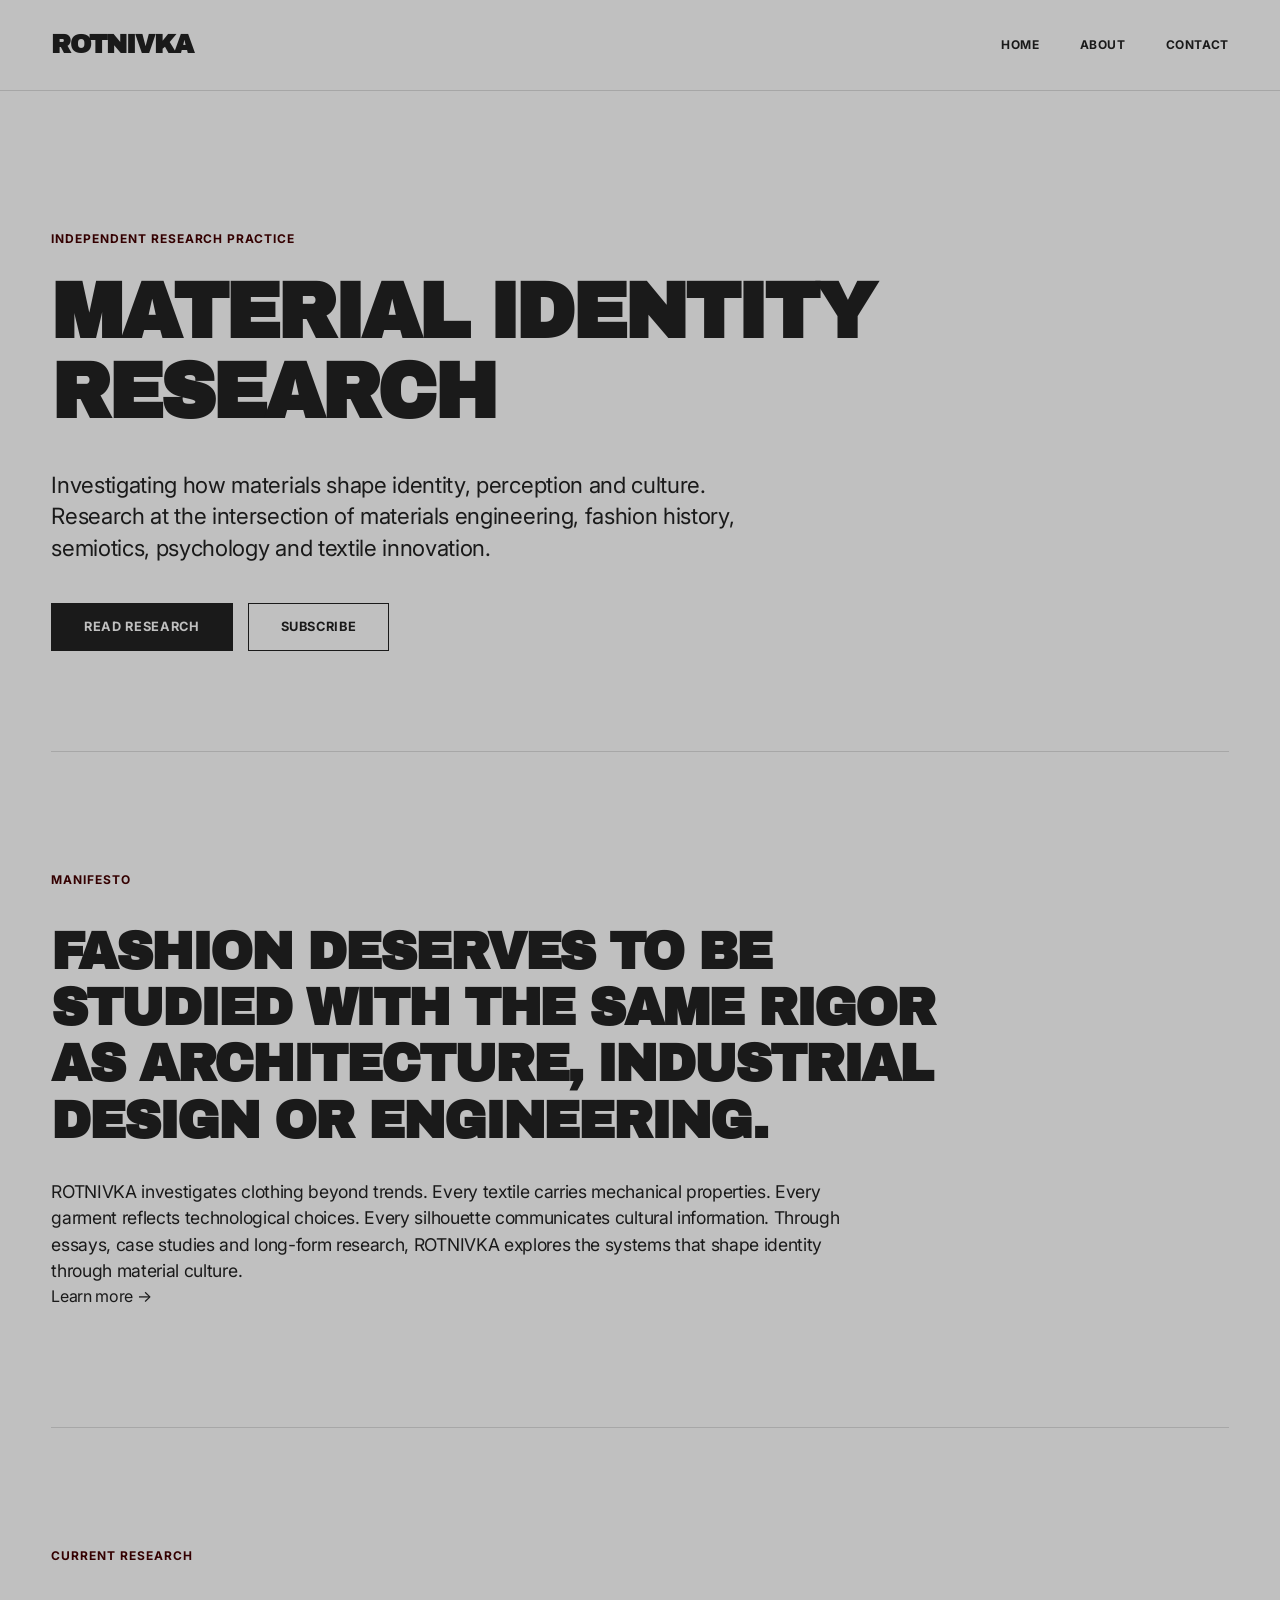
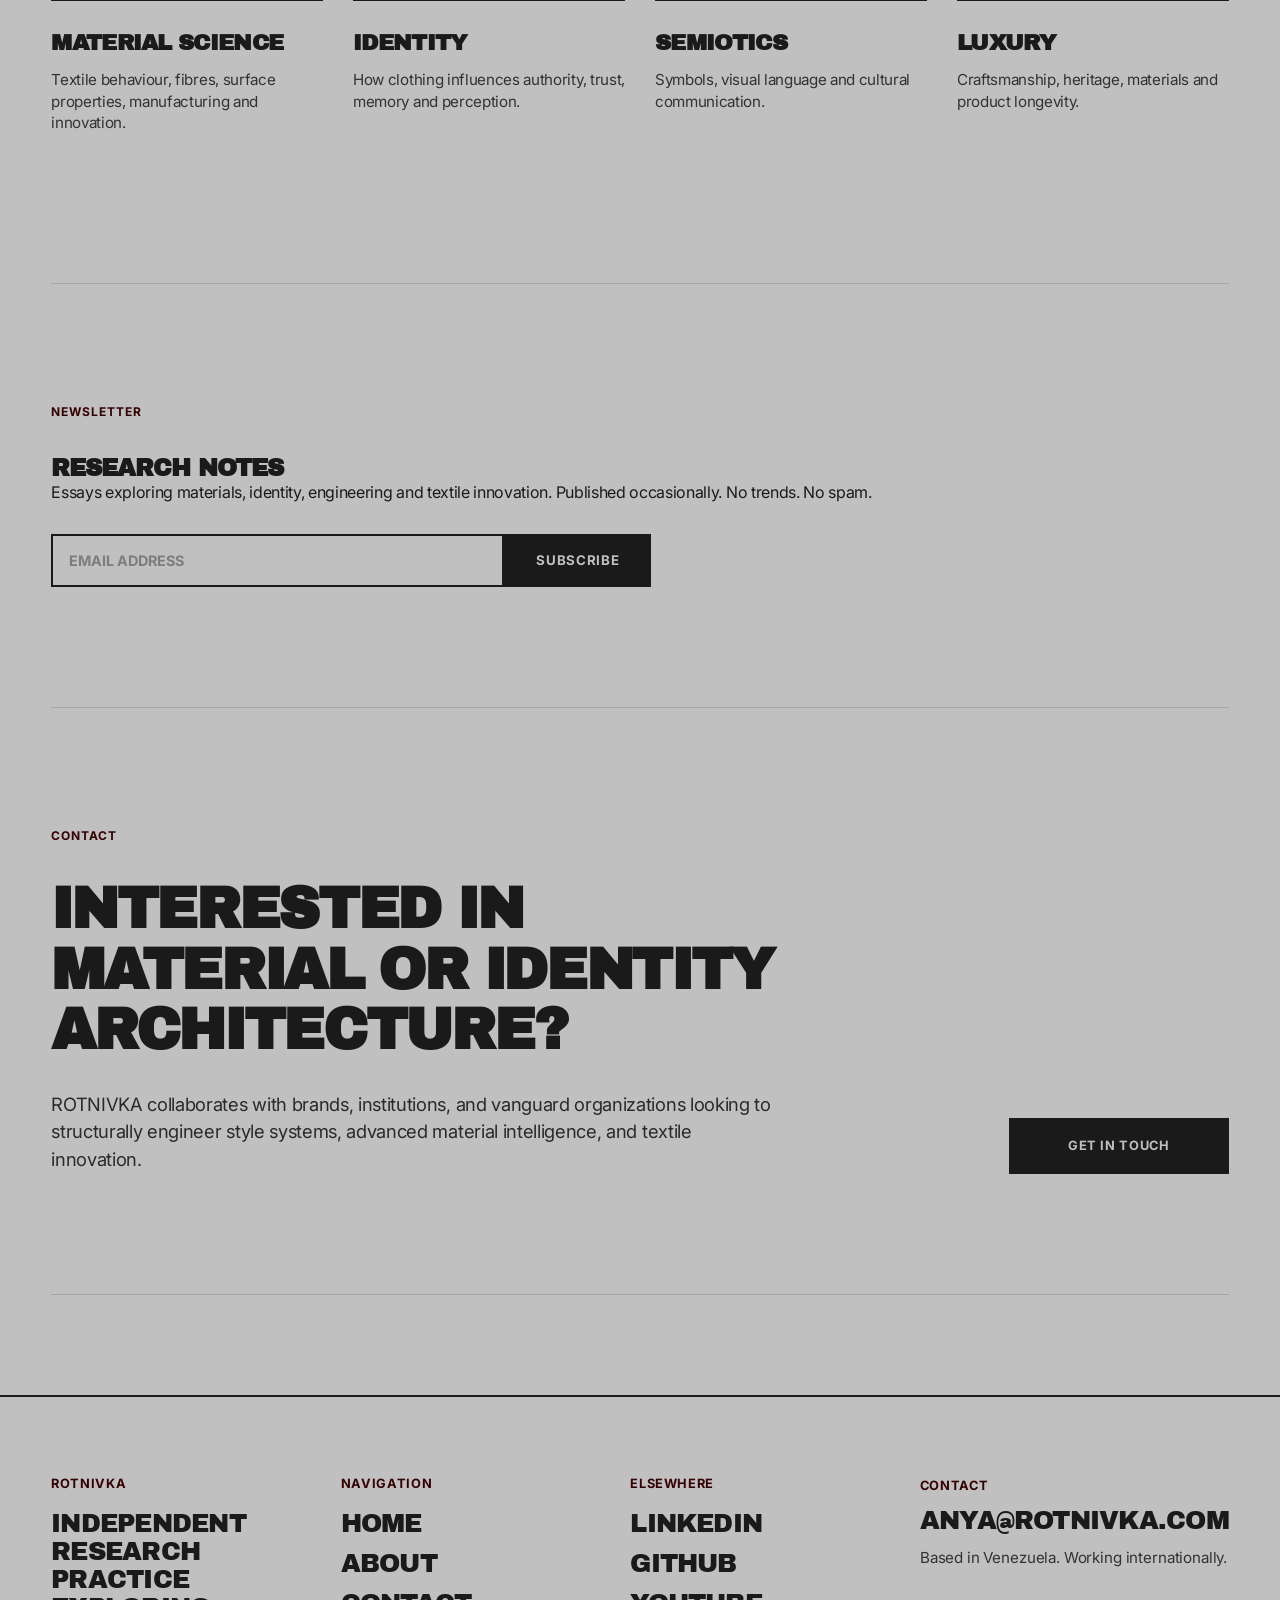
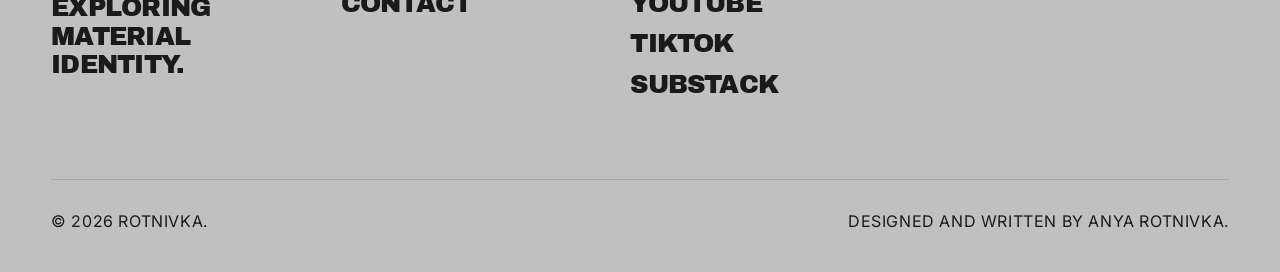
==== index.html @ d83219c5 "Update index.html" ====
<!DOCTYPE html>
<html lang="en">

<head>

    <!-- Google tag (gtag.js) -->
<script async src="https://www.googletagmanager.com/gtag/js?id=G-05HCMTHTEG"></script>
<script>
  window.dataLayer = window.dataLayer || [];
  function gtag(){dataLayer.push(arguments);}
  gtag('js', new Date());

  gtag('config', 'G-05HCMTHTEG');
</script>

    <meta charset="UTF-8">
    <meta name="viewport" content="width=device-width, initial-scale=1.0">

    <title>ROTNIVKA | Material Identity Research</title>

    <meta name="description"
        content="Independent research exploring materials, identity, textile innovation, fashion history and semiotics.">

    <meta name="author" content="Anya Rotnivka">

    <meta property="og:title" content="ROTNIVKA">

    <meta property="og:description"
        content="Material Identity Research.">

    <meta property="og:type" content="website">

    <meta property="og:image" content="assets/og-image.jpg">

    <meta property="og:url" content="https://rotnivka.com">

    <meta name="twitter:card" content="summary_large_image">

    <link rel="icon" href="assets/favicon.svg">

    <link rel="preconnect" href="https://fonts.googleapis.com">

    <link rel="preconnect" href="https://fonts.gstatic.com" crossorigin>

    <link href="https://fonts.googleapis.com/css2?family=Cormorant+Garamond:wght@400;500;600&family=Inter:wght@300;400;500;600&display=swap"
        rel="stylesheet">

    <link rel="stylesheet" href="css/style.css">

</head>

<body>

<header>

<nav class="navbar">

<a href="index.html" class="logo">

ROTNIVKA

</a>

<ul>

<li><a href="index.html">Home</a></li>

<li><a href="about.html">About</a></li>

<li><a href="contact.html">Contact</a></li>

</ul>

</nav>

</header>

<main>

<section class="hero">

<p class="eyebrow">

Independent Research Practice

</p>

<h1>

Material Identity Research

</h1>

<p class="hero-text">

Investigating how materials shape identity,
perception and culture.

Research at the intersection of materials engineering,
fashion history,
semiotics,
psychology
and textile innovation.

</p>

<div class="hero-buttons">

<a class="button" href="research.html">

Read Research

</a>

<a class="button secondary" href="#newsletter">

Subscribe

</a>

</div>

</section>

<section class="manifesto">

<div class="section-label">

Manifesto

</div>

<h2>

Fashion deserves to be studied with the same rigor as architecture,
industrial design or engineering.

</h2>

<p>

ROTNIVKA investigates clothing beyond trends.

Every textile carries mechanical properties.

Every garment reflects technological choices.

Every silhouette communicates cultural information.

Through essays,
case studies
and long-form research,
ROTNIVKA explores the systems that shape identity through material culture.

</p>

<a href="about.html">

Learn more →

</a>

</section>

<section class="topics">

<div class="section-label">

Current Research

</div>

<div class="topics-grid">

<div class="topic">

<h3>

Material Science

</h3>

<p>

Textile behaviour, fibres,
surface properties,
manufacturing
and innovation.

</p>

</div>

<div class="topic">

<h3>

Identity

</h3>

<p>

How clothing influences authority,
trust,
memory
and perception.

</p>

</div>

<div class="topic">

<h3>

Semiotics

</h3>

<p>

Symbols,
visual language
and cultural communication.

</p>

</div>

<div class="topic">

<h3>

Luxury

</h3>

<p>

Craftsmanship,
heritage,
materials
and product longevity.

</p>

</div>

</div>

</section>

  <section id="newsletter" class="newsletter">

    <div class="section-label">

        Newsletter

    </div>

    <h2>

        Research Notes

    </h2>

    <p>

        Essays exploring materials, identity, engineering and textile innovation.

        Published occasionally.

        No trends.

        No spam.

    </p>

    <form action="#" method="post">

        <input
            type="email"
            placeholder="Email address"
            required
        >

        <button type="submit">

            Subscribe

        </button>

    </form>

</section>

<section class="contact-preview">
    <div class="contact-preview-content">
        <div class="section-label">Contact</div>
        <h2>INTERESTED IN MATERIAL OR IDENTITY ARCHITECTURE?</h2>
        <p>
            ROTNIVKA collaborates with brands, institutions, and vanguard organizations looking to structurally engineer style systems, advanced material intelligence, and textile innovation.
        </p>
    </div>
    <div class="contact-preview-action">
        <a class="button" href="contact.html">Get in touch</a>
    </div>
</section>

</main>

<footer>

<div class="footer-grid">

<div>

<h3>

ROTNIVKA

</h3>

<p>

Independent research practice exploring Material Identity.

</p>

</div>

<div>

<h4>

Navigation

</h4>

<ul>

<li>

<a href="index.html">

Home

</a>

</li>

<li>

<a href="about.html">

About

</a>

</li>

<li>

<a href="contact.html">

Contact

</a>

</li>

</ul>

</div>

<div>
          <h4>Elsewhere</h4>
          <ul>
            <li><a href="https://www.linkedin.com/company/rotnivka" target="_blank" rel="noopener noreferrer">LinkedIn</a></li>
            <li><a href="https://github.com/rotnivka" target="_blank" rel="noopener noreferrer">GitHub</a></li>
            <li><a href="https://youtube.com/@rotnivka" target="_blank" rel="noopener noreferrer">YouTube</a></li>
            <li><a href="https://www.tiktok.com/@rotnivka" target="_blank" rel="noopener noreferrer">TikTok</a></li>
            <li><a href="https://rotnivka.substack.com" target="_blank" rel="noopener noreferrer">Substack</a></li>
          </ul>
        </div>

        <div class="footer-contact-block">
          <span class="contact-label">Contact</span>
          <a href="mailto:anya@rotnivka.com" class="contact-email">anya@rotnivka.com</a>
          <p class="contact-location">Based in Venezuela. Working internationally.</p>
        </div>

      </div>

      <div class="footer-bottom">
        <p>© 2026 ROTNIVKA. All rights reserved.</p>
        <p>Designed and written by Anya Rotnivka.</p>
      </div>
    </footer>

    <script src="js/main.js"></script>
  </body>
</html>
</body>

</html>
---- css/style.css ----
/* =========================================================
   ROTNIVKA — STYLE.CSS
   Material Identity Research
========================================================= */

/* IMPORTS */
@import url('https://fonts.googleapis.com/css2?family=Archivo+Black&family=Inter:wght@400;700;900&display=swap');

/* RESET */
* {
    margin: 0;
    padding: 0;
    box-sizing: border-box;
}

html {
    scroll-behavior: smooth;
}

:root {
    --surface-silver: #C0C0C0; /* Tu paleta exacta */
    --ink-asphalt: #1A1A1A;
    --accent-red: #340001;
    --font-display: 'Archivo Black', sans-serif;
    --font-main: 'Inter', sans-serif;
}

body {
    font-family: var(--font-main);
    background-color: var(--surface-silver);
    color: var(--ink-asphalt);
    line-height: 1.4;
    -webkit-font-smoothing: antialiased;
    letter-spacing: -0.02em;
}

/* TYPOGRAPHY */
h1, h2, h3, h4 {
    font-family: var(--font-display);
    font-weight: 900;
    text-transform: uppercase;
    letter-spacing: -0.04em;
    line-height: 1.05;
}

p {
    font-size: 1rem;
    color: var(--ink-asphalt);
    font-weight: 400;
}

a {
    color: inherit;
    text-decoration: none;
    transition: color 0.3s ease;
}

ul {
    list-style: none;
}

/* LAYOUT CONTAINER */
main {
    width: min(1300px, 92%); /* Ampliado para dar más aire minimalista a las pantallas grandes */
    margin: 0 auto;
}

/* NAVBAR (STYLISH & MINIMAL) */
header {
    position: sticky;
    top: 0;
    background: rgba(192, 192, 192, 0.85); /* Silver con blur */
    backdrop-filter: blur(15px);
    -webkit-backdrop-filter: blur(15px);
    border-bottom: 1px solid rgba(26, 26, 26, 0.15);
    z-index: 100;
}

.navbar {
    display: flex;
    justify-content: space-between;
    align-items: center;
    height: 90px; /* Un poco más alto para verse más premium */
    width: min(1300px, 92%);
    margin: 0 auto;
}

/* Forzar que el logo mantenga el impacto bruto en una sola línea */
.logo {
    font-family: var(--font-display);
    font-weight: 900;
    font-size: clamp(1.1rem, 2vw, 1.8rem);
    text-transform: uppercase;
    letter-spacing: -0.04em;
}

.navbar ul {
    display: flex;
    gap: 2.5rem;
    font-size: 0.75rem;
    font-weight: 700;
    text-transform: uppercase;
    letter-spacing: 0.05em;
}

.navbar a:hover {
    color: var(--accent-red);
}

/* HERO SECTION (EDITORIAL SPLIT DESIGN) */
.hero {
    padding: 140px 0 100px;
    border-bottom: 1px solid rgba(26, 26, 26, 0.15);
}

.hero .eyebrow {
    font-size: 0.75rem;
    font-weight: 700;
    text-transform: uppercase;
    color: var(--accent-red);
    letter-spacing: 0.08em;
    margin-bottom: 25px;
}

/* El gran H1 que domina la parte superior */
.hero h1 {
    font-size: clamp(2.2rem, 6vw, 5.5rem);
    margin-bottom: 35px;
    max-width: 1100px;
}

.hero-text {
    max-width: 750px;
    font-size: clamp(1.1rem, 2vw, 1.4rem);
    line-height: 1.4;
    margin-bottom: 40px;
    font-weight: 400;
}

.hero-buttons {
    display: flex;
    gap: 15px;
    flex-wrap: wrap;
}

/* BUTTONS (EDGY & DISRUPTIVE BLACK PLATES) */
.button {
    font-family: var(--font-main);
    font-weight: 700;
    font-size: 0.8rem;
    text-transform: uppercase;
    letter-spacing: 0.05em;
    padding: 14px 32px;
    background: var(--ink-asphalt);
    color: var(--surface-silver);
    border: 1px solid var(--ink-asphalt);
    display: inline-block;
    transition: 0.3s cubic-bezier(0.16, 1, 0.3, 1);
}

.button:hover {
    background: var(--accent-red);
    color: #FFFFFF;
    border-color: var(--accent-red);
}

.secondary {
    background: transparent;
    color: var(--ink-asphalt);
    border: 1px solid var(--ink-asphalt);
}

.secondary:hover {
    background: var(--ink-asphalt);
    color: var(--surface-silver);
    border-color: var(--ink-asphalt);
}

/* SECTIONS GRID GENERICS */
section {
    padding: 120px 0;
    border-bottom: 1px solid rgba(26, 26, 26, 0.15);
}

.section-label {
    font-family: var(--font-main);
    font-weight: 700;
    font-size: 0.75rem;
    text-transform: uppercase;
    color: var(--accent-red);
    letter-spacing: 0.08em;
    margin-bottom: 35px;
}

/* MANIFESTO */
.manifesto h2 {
    font-size: clamp(1.6rem, 4vw, 3.2rem);
    line-height: 1.1;
    margin-bottom: 30px;
    max-width: 950px;
}

.manifesto p {
    max-width: 800px;
    font-size: 1.1rem;
    line-height: 1.5;
}

/* TOPICS GRID (CLEAN ASYMMETRICAL VIBE) */
.topics-grid {
    display: grid;
    grid-template-columns: repeat(4, 1fr);
    gap: 30px;
}

/* No usamos cajas separadoras pesadas ni fondos blancos tradicionales */
.topic {
    padding: 30px 0;
    border: none;
    border-top: 1px solid var(--ink-asphalt);
    background: transparent;
}

.topic h3 {
    font-size: 1.4rem;
    margin-bottom: 15px;
    letter-spacing: -0.03em;
}

.topic p {
    font-size: 0.95rem;
    line-height: 1.4;
    opacity: 0.85;
}

/* CARDS (PORTFOLIO/SYSTEM INTERFACES) */
.cards {
    display: grid;
    grid-template-columns: repeat(3, 1fr);
    gap: 40px;
}

.card {
    border: none;
    border-top: 2px solid var(--ink-asphalt);
    padding: 30px 0 10px 0;
    background: transparent;
    transition: transform 0.3s ease;
}

.card:hover {
    transform: translateY(-5px);
}

.card h3 {
    font-size: 1.8rem;
    margin: 15px 0;
}

.status {
    margin-top: 20px;
    font-family: var(--font-main);
    font-weight: 700;
    font-size: 0.75rem;
    text-transform: uppercase;
    color: var(--accent-red);
    letter-spacing: 0.05em;
}

/* NEWSLETTER */
.newsletter {
    text-align: left;
}

.newsletter form {
    margin-top: 30px;
    display: flex;
    gap: 0; /* Unimos el input y el botón en un solo bloque monolítico */
    max-width: 600px;
}

input {
    flex: 1;
    padding: 16px;
    border: 2px solid var(--ink-asphalt);
    background: transparent;
    color: var(--ink-asphalt);
    font-family: var(--font-main);
    font-weight: 700;
    font-size: 0.9rem;
    text-transform: uppercase;
}

input::placeholder {
    color: rgba(26, 26, 26, 0.4);
}

input:focus {
    outline: none;
    background: rgba(255,255,255,0.1);
}

button {
    padding: 16px 32px;
    border: none;
    background: var(--ink-asphalt);
    color: var(--surface-silver);
    font-family: var(--font-main);
    font-weight: 700;
    text-transform: uppercase;
    letter-spacing: 0.05em;
    cursor: pointer;
    transition: 0.2s ease;
}

button:hover {
    background: var(--accent-red);
    color: #FFFFFF;
}

/* =========================================================
   HARMONIC CONTACT PREVIEW SYSTEM
========================================================= */

.contact-preview {
    display: grid;
    grid-template-columns: 1.3fr 0.7fr; /* Tensión asimétrica brutalista */
    gap: 60px;
    align-items: flex-end; /* Alinea la base del botón con el párrafo */
    padding: 120px 0;
    border-bottom: 1px solid rgba(26, 26, 26, 0.15);
}

.contact-preview-content {
    display: flex;
    flex-direction: column;
}

/* El gran título industrial */
.contact-preview h2 {
    font-family: var(--font-display), 'Archivo Black', sans-serif;
    font-size: clamp(2rem, 4.5vw, 3.8rem);
    font-weight: 900;
    text-transform: uppercase;
    line-height: 1.05;
    letter-spacing: -0.04em;
    margin-bottom: 30px; /* Genera el respiro armónico antes del texto */
    max-width: 900px;
}

/* El bloque descriptivo */
.contact-preview p {
    font-family: var(--font-main), 'Inter', sans-serif;
    max-width: 750px;
    font-size: clamp(1rem, 1.5vw, 1.15rem);
    line-height: 1.5;
    color: var(--ink-asphalt);
    opacity: 0.9;
}

/* Contenedor derecho del botón */
.contact-preview-action {
    display: flex;
    justify-content: flex-end;
    align-items: flex-end;
    height: 100%;
}

/* El botón monolítico */
.contact-preview-action .button {
    display: inline-block;
    text-align: center;
    min-width: 220px;
    padding: 18px 36px;
    font-family: var(--font-main), sans-serif;
    font-weight: 700;
    text-transform: uppercase;
}

/* RESPONSIVE TRANSLATION: Adaptación a móviles y tablets */
@media (max-width: 992px) {
    .contact-preview {
        grid-template-columns: 1fr;
        gap: 40px;
        align-items: flex-start;
        padding: 80px 0;
    }
    
    .contact-preview-action {
        justify-content: flex-start;
        width: 100%;
    }
    
    .contact-preview-action .button {
        width: 100%; /* Bloque completo al 100% en pantallas móviles */
    }
}

/* EXTENDED FOOTER SYSTEM */
footer {
    border-top: 2px solid var(--ink-asphalt);
    padding: 80px 0 40px;
    margin-top: 100px;
}

.footer-grid {
    width: min(1300px, 92%);
    margin: 0 auto;
    display: grid;
    grid-template-columns: repeat(4, 1fr);
    gap: 40px;
}

.footer-grid h3,
.footer-grid h4 {
    font-size: 0.8rem;
    font-family: var(--font-main);
    font-weight: 700;
    color: var(--accent-red);
    margin-bottom: 20px;
    letter-spacing: 0.05em;
}

.footer-grid ul {
    display: flex;
    flex-direction: column;
    gap: 12px;
}

.footer-grid p,
.footer-grid a {
    font-family: var(--font-display);
    font-size: clamp(1.1rem, 2vw, 1.8rem);
    text-transform: uppercase;
    line-height: 1.1;
    letter-spacing: -0.03em;
    opacity: 1;
}

.footer-grid a:hover {
    color: var(--accent-red);
}

/* Estricto cumplimiento del requerimiento de copyright e identidades */
.footer-bottom {
    width: min(1300px, 92%);
    margin: 80px auto 0;
    padding-top: 30px;
    border-top: 1px solid rgba(26, 26, 26, 0.15);
    display: flex;
    justify-content: space-between;
    font-weight: 700;
    text-transform: uppercase;
    font-size: 0.75rem;
    letter-spacing: 0.05em;
    opacity: 1;
}

/* RESPONSIVE LAYOUT TRANSLATIONS */
@media (max-width: 992px) {
    .topics-grid {
        grid-template-columns: 1fr 1fr;
    }

    .cards {
        grid-template-columns: 1fr 1fr;
    }

    .footer-grid {
        grid-template-columns: 1fr 1fr;
    }
    
    .navbar {
        height: 75px;
    }
}

@media (max-width: 768px) {
    .cards {
        grid-template-columns: 1fr;
    }

    .contact-preview {
        flex-direction: column;
        align-items: flex-start;
        gap: 30px;
    }

    .footer-grid {
        grid-template-columns: 1fr;
        gap: 50px;
    }

    .footer-bottom {
        flex-direction: column;
        gap: 15px;
        align-items: flex-start;
        margin-top: 50px;
    }
    
    .newsletter form {
        flex-direction: column;
    }
    
    button {
        width: 100%;
    }
}

@media (max-width: 600px) {
    .topics-grid {
        grid-template-columns: 1fr;
    }
    
    .navbar ul {
        gap: 1rem;
    }
}

/* =========================================================
   FOOTER CONTACT REFINEMENT
========================================================= */

.footer-contact-block {
    display: block;
}

/* El subtítulo superior sutil */
.footer-contact-block .contact-label {
    display: block;
    font-family: var(--font-main);
    font-weight: 700;
    font-size: 0.8rem;
    text-transform: uppercase;
    color: var(--accent-red);
    letter-spacing: 0.05em;
    margin-bottom: 12px;
}

/* El email imponente */
.footer-contact-block .contact-email {
    display: block;
    font-family: var(--font-display);
    font-size: clamp(1.1rem, 2vw, 1.8rem);
    text-transform: uppercase;
    line-height: 1.1;
    letter-spacing: -0.03em;
    color: var(--ink-asphalt);
    margin-bottom: 12px;
}

.footer-contact-block .contact-email:hover {
    color: var(--accent-red);
}

.footer-contact-block .contact-location {
    font-family: var(--font-main);
    font-size: 0.95rem;
    font-weight: 400;
    text-transform: none;
    color: var(--ink-asphalt);
    opacity: 0.85;
    line-height: 1.4;
    letter-spacing: -0.01em;
}

/* =========================================================
   CONTACT PAGE SPECIFIC ARCHITECTURE
========================================================= */

.contact-hero .hero-text {
    margin-bottom: 60px; 
}

.contact-directory {
    display: flex;
    flex-direction: column;
    gap: 48px;
    padding: 40px 0 80px 0;
    text-align: left;
}

.contact-card-group, 
.contact-networks-group {
    display: block;
}

.contact-directory .status {
    display: block;
    font-family: var(--font-main), 'Inter', sans-serif;
    font-weight: 700;
    font-size: 0.8rem;
    text-transform: uppercase;
    color: #340001;
    letter-spacing: 0.05em;
    margin-bottom: 12px;
}

.main-email-link {
    font-family: var(--font-display), 'Archivo Black', sans-serif;
    font-size: clamp(1.5rem, 4vw, 2.5rem);
    font-weight: 900;
    text-transform: uppercase;
    color: #1a1a1a;
    text-decoration: none;
    line-height: 1.1;
    letter-spacing: -0.03em;
    transition: color 0.3s ease;
}

.main-email-link:hover {
    color: #340001;
}

.directory-links {
    display: flex;
    flex-direction: column; 
    gap: 12px;
    margin-top: 12px;
}

.directory-links a {
    display: inline-block;
    font-family: var(--font-display), 'Archivo Black', sans-serif;
    font-size: clamp(1.5rem, 4vw, 2.5rem); 
    font-weight: 900;
    text-transform: uppercase; 
    color: #1a1a1a;
    text-decoration: none;
    line-height: 1.2;
    letter-spacing: -0.03em;
    transition: transform 0.2s ease, color 0.2s ease;
}

.directory-links a:hover {
    color: #340001;
    transform: translateX(8px); 
}
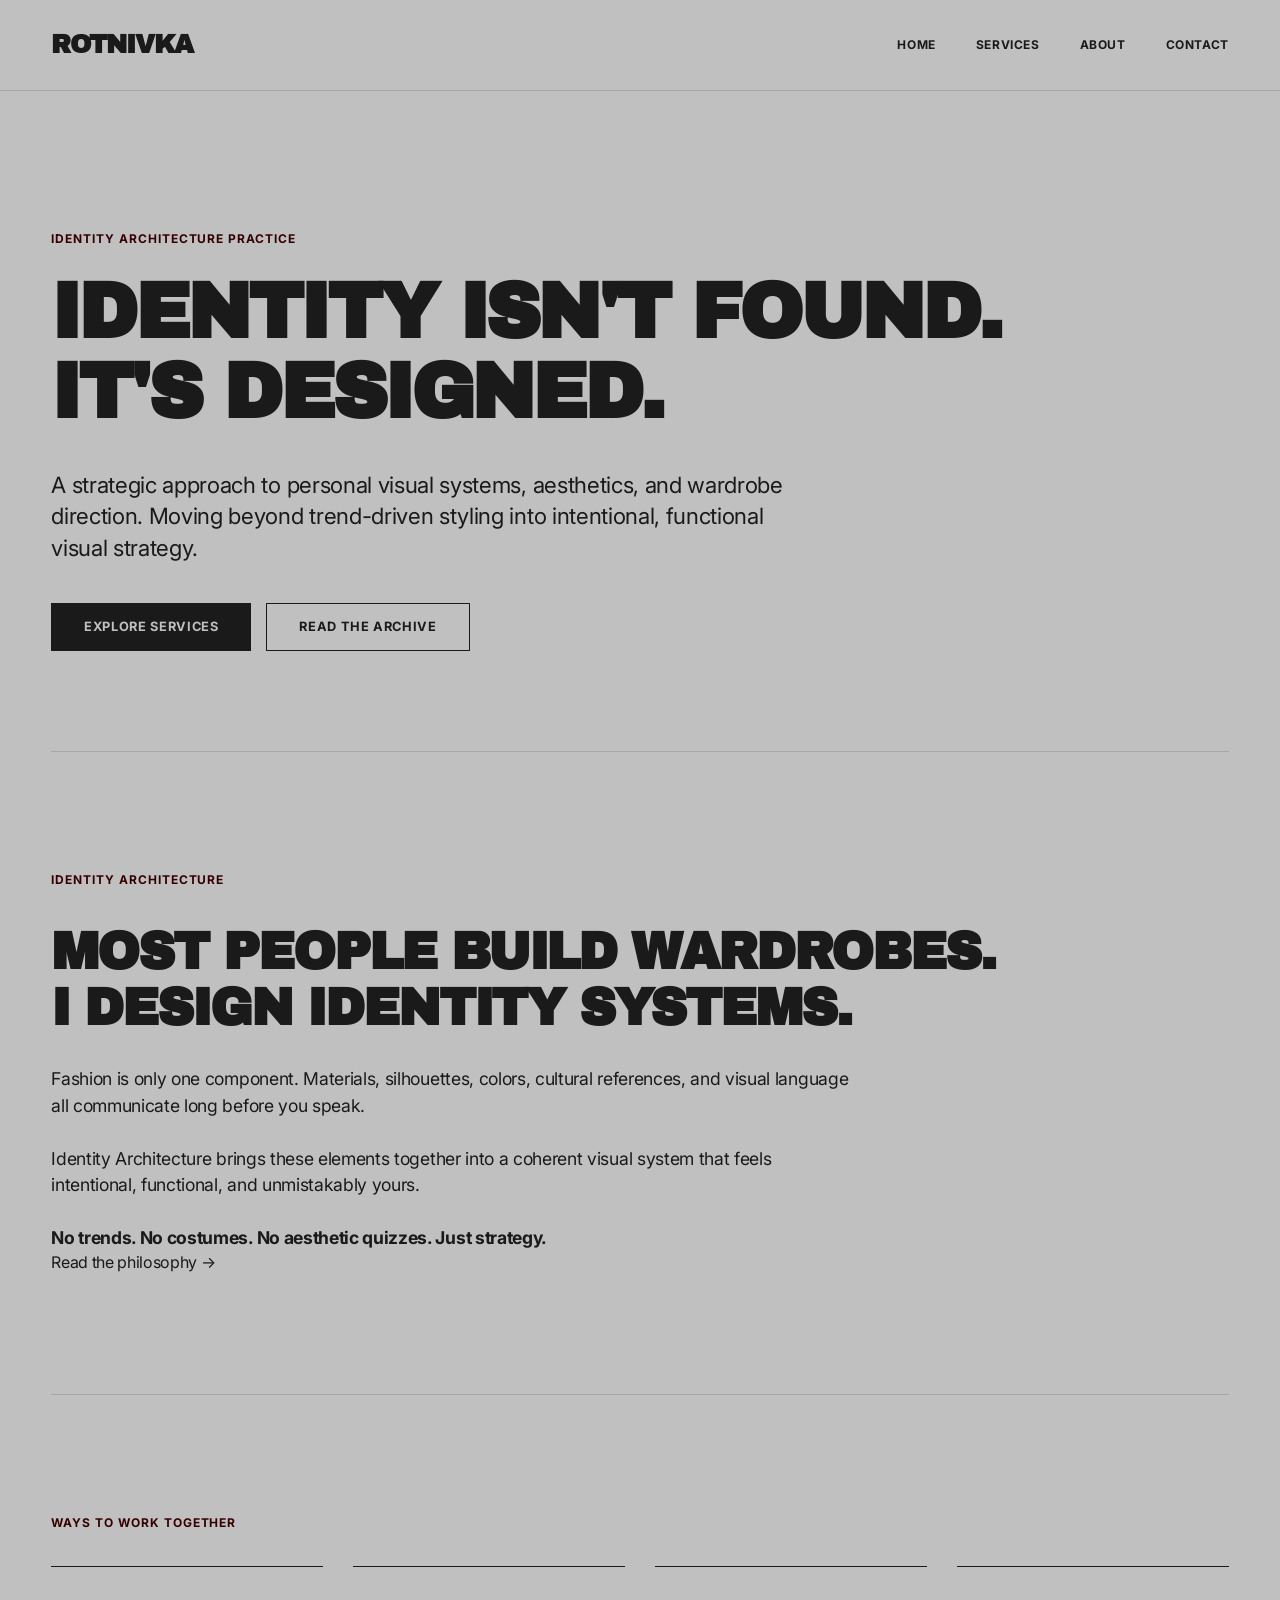
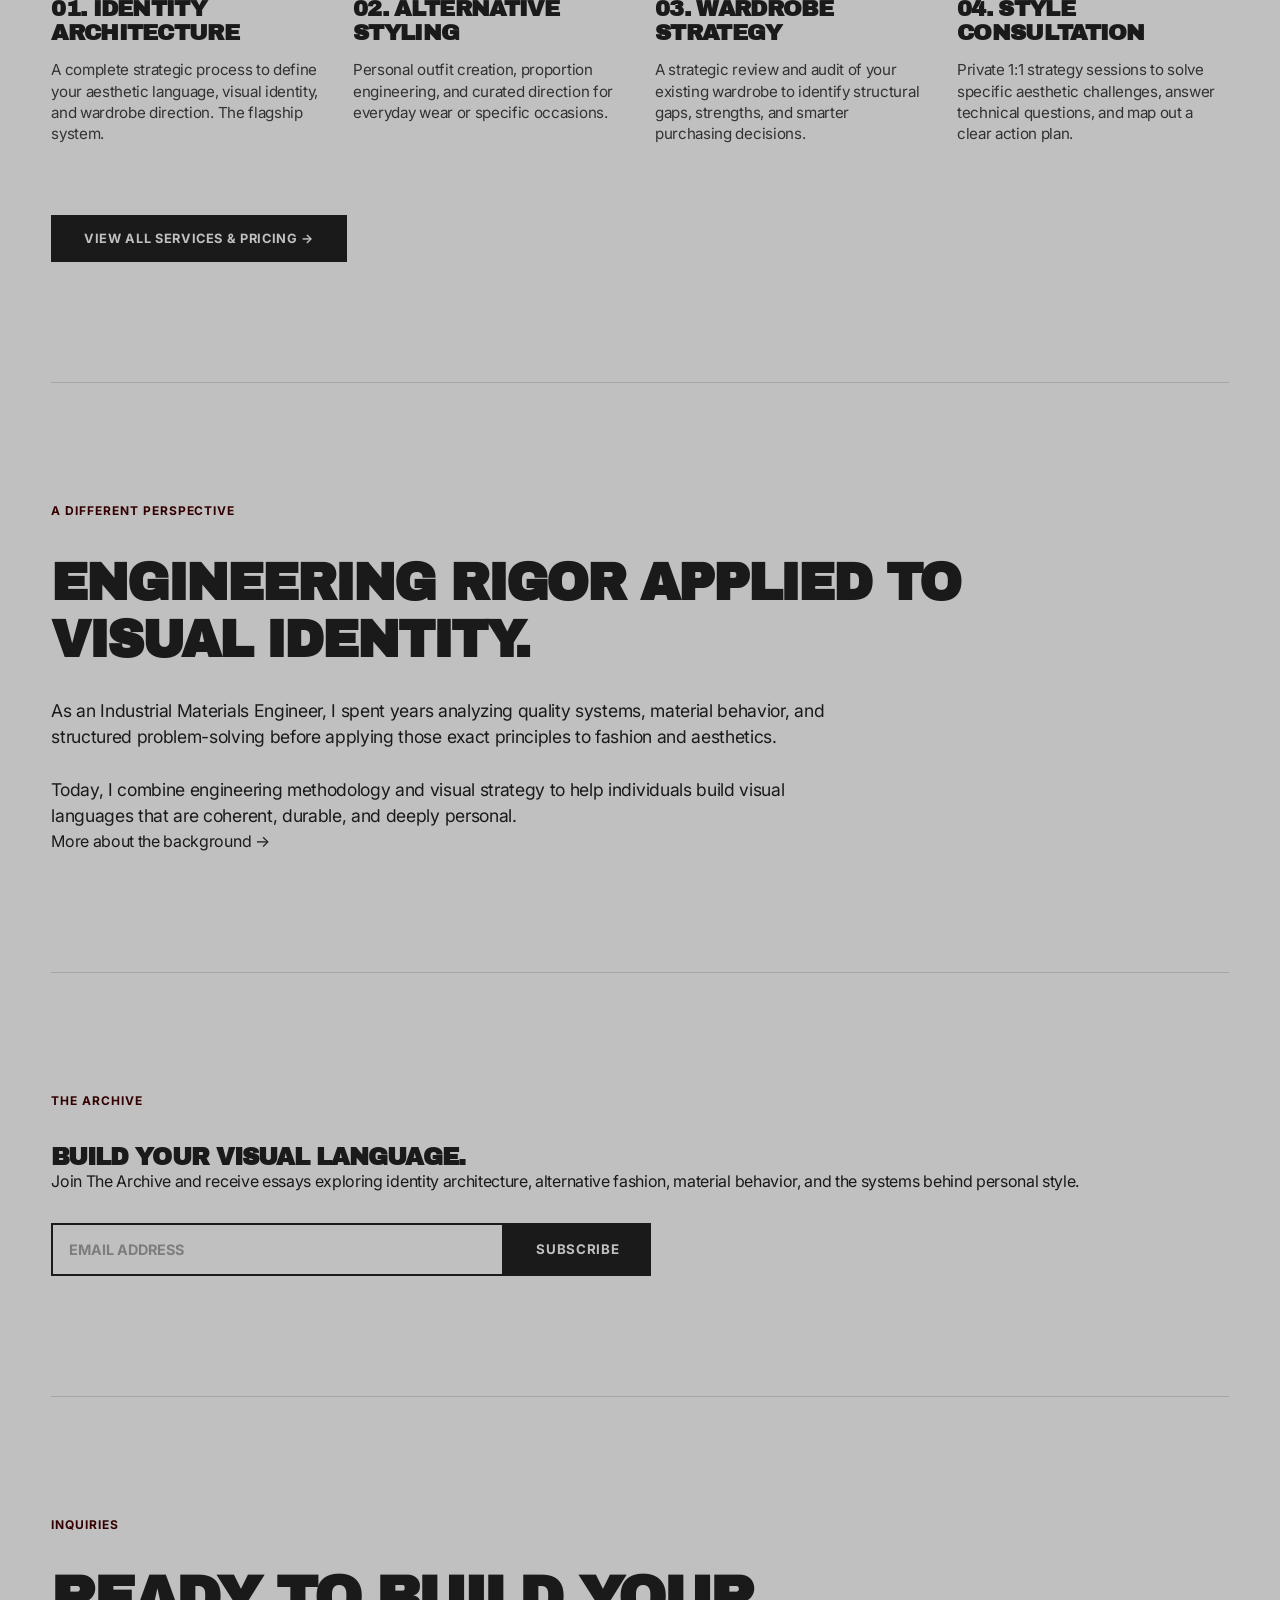
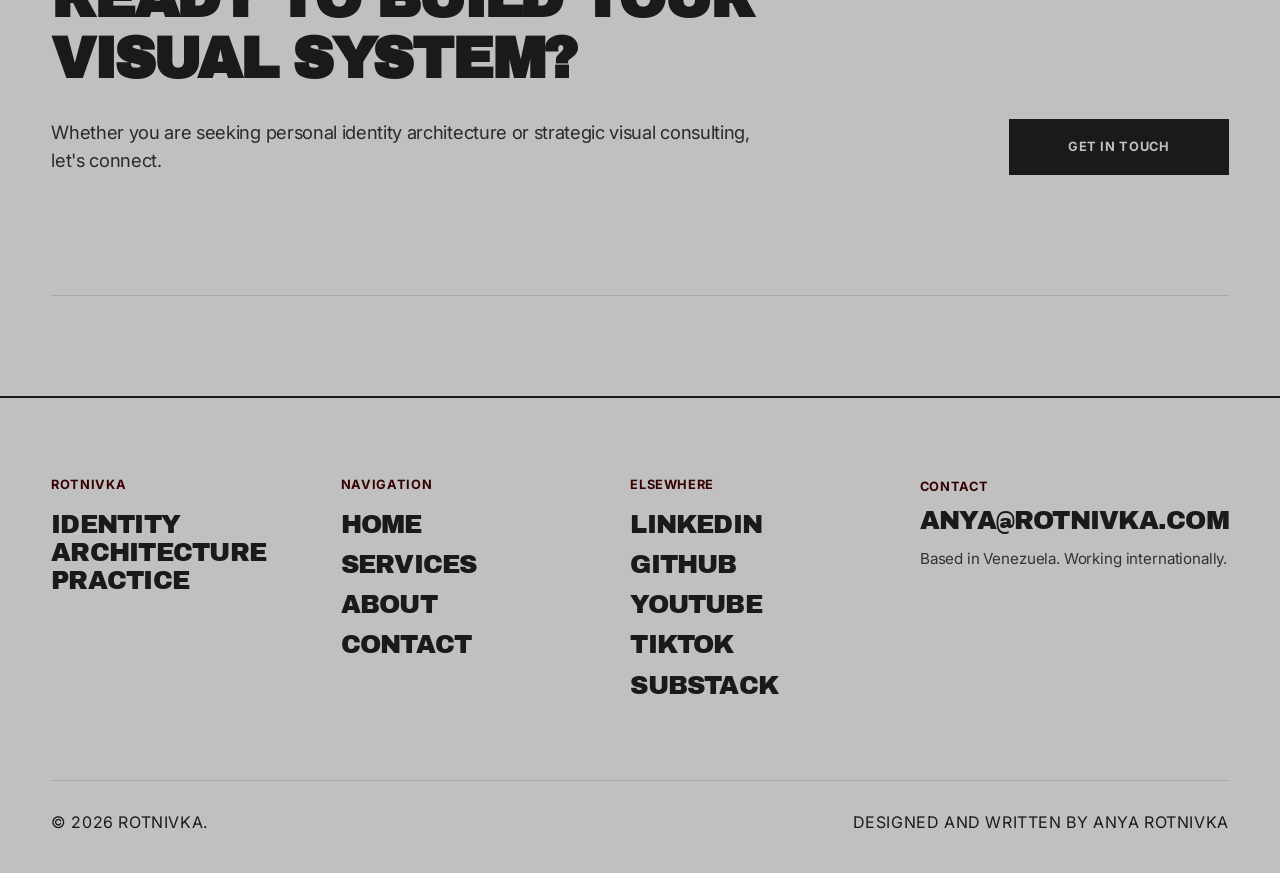
==== commit 748b00de: "Update index.html" ====
--- a/index.html
+++ b/index.html
@@ -4,29 +4,29 @@
 <head>
 
     <!-- Google tag (gtag.js) -->
-<script async src="https://www.googletagmanager.com/gtag/js?id=G-05HCMTHTEG"></script>
-<script>
-  window.dataLayer = window.dataLayer || [];
-  function gtag(){dataLayer.push(arguments);}
-  gtag('js', new Date());
-
-  gtag('config', 'G-05HCMTHTEG');
-</script>
+    <script async src="https://www.googletagmanager.com/gtag/js?id=G-05HCMTHTEG"></script>
+    <script>
+        window.dataLayer = window.dataLayer || [];
+        function gtag(){dataLayer.push(arguments);}
+        gtag('js', new Date());
+
+        gtag('config', 'G-05HCMTHTEG');
+    </script>
 
     <meta charset="UTF-8">
     <meta name="viewport" content="width=device-width, initial-scale=1.0">
 
-    <title>ROTNIVKA | Material Identity Research</title>
+    <title>ROTNIVKA | Identity Architecture</title>
 
     <meta name="description"
-        content="Independent research exploring materials, identity, textile innovation, fashion history and semiotics.">
+        content="A strategic approach to personal visual systems, aesthetics, and wardrobe direction. Grounded in material behavior and system design.">
 
     <meta name="author" content="Anya Rotnivka">
 
-    <meta property="og:title" content="ROTNIVKA">
+    <meta property="og:title" content="ROTNIVKA | Identity Architecture">
 
     <meta property="og:description"
-        content="Material Identity Research.">
+        content="Identity isn't found. It's designed. Strategic identity architecture and visual systems.">
 
     <meta property="og:type" content="website">
 
@@ -56,14 +56,14 @@
 <nav class="navbar">
 
 <a href="index.html" class="logo">
-
 ROTNIVKA
-
 </a>
 
 <ul>
 
-<li><a href="index.html">Home</a></li>
+<li><a href="index.html" class="active">Home</a></li>
+
+<li><a href="services.html">Services</a></li>
 
 <li><a href="about.html">About</a></li>
 
@@ -77,97 +77,65 @@
 
 <main>
 
+<!-- HERO SECTION -->
 <section class="hero">
 
 <p class="eyebrow">
-
-Independent Research Practice
-
+Identity Architecture Practice
 </p>
 
 <h1>
-
-Material Identity Research
-
+Identity isn't found.<br>It's designed.
 </h1>
 
 <p class="hero-text">
-
-Investigating how materials shape identity,
-perception and culture.
-
-Research at the intersection of materials engineering,
-fashion history,
-semiotics,
-psychology
-and textile innovation.
-
+A strategic approach to personal visual systems, aesthetics, and wardrobe direction. Moving beyond trend-driven styling into intentional, functional visual strategy.
 </p>
 
 <div class="hero-buttons">
 
-<a class="button" href="research.html">
-
-Read Research
-
-</a>
-
-<a class="button secondary" href="#newsletter">
-
-Subscribe
-
-</a>
-
-</div>
-
-</section>
-
+<a class="button" href="services.html">
+Explore Services
+</a>
+
+<a class="button secondary" href="https://rotnivka.substack.com" target="_blank" rel="noopener noreferrer">
+Read The Archive
+</a>
+
+</div>
+
+</section>
+
+<!-- PHILOSOPHY / MANIFESTO -->
 <section class="manifesto">
 
 <div class="section-label">
-
-Manifesto
-
+Identity Architecture
 </div>
 
 <h2>
-
-Fashion deserves to be studied with the same rigor as architecture,
-industrial design or engineering.
-
+Most people build wardrobes.<br>I design identity systems.
 </h2>
 
 <p>
-
-ROTNIVKA investigates clothing beyond trends.
-
-Every textile carries mechanical properties.
-
-Every garment reflects technological choices.
-
-Every silhouette communicates cultural information.
-
-Through essays,
-case studies
-and long-form research,
-ROTNIVKA explores the systems that shape identity through material culture.
-
+Fashion is only one component. Materials, silhouettes, colors, cultural references, and visual language all communicate long before you speak. 
+<br><br>
+Identity Architecture brings these elements together into a coherent visual system that feels intentional, functional, and unmistakably yours.
+<br><br>
+<strong>No trends. No costumes. No aesthetic quizzes. Just strategy.</strong>
 </p>
 
 <a href="about.html">
-
-Learn more →
-
-</a>
-
-</section>
-
+Read the philosophy →
+</a>
+
+</section>
+
+<!-- WAYS TO WORK TOGETHER (SERVICES OVERVIEW) -->
 <section class="topics">
 
 <div class="section-label">
-
-Current Research
-
+Ways To Work Together
 </div>
 
 <div class="topics-grid">
@@ -175,18 +143,11 @@
 <div class="topic">
 
 <h3>
-
-Material Science
-
-</h3>
-
-<p>
-
-Textile behaviour, fibres,
-surface properties,
-manufacturing
-and innovation.
-
+01. Identity Architecture
+</h3>
+
+<p>
+A complete strategic process to define your aesthetic language, visual identity, and wardrobe direction. The flagship system.
 </p>
 
 </div>
@@ -194,18 +155,11 @@
 <div class="topic">
 
 <h3>
-
-Identity
-
-</h3>
-
-<p>
-
-How clothing influences authority,
-trust,
-memory
-and perception.
-
+02. Alternative Styling
+</h3>
+
+<p>
+Personal outfit creation, proportion engineering, and curated direction for everyday wear or specific occasions.
 </p>
 
 </div>
@@ -213,17 +167,11 @@
 <div class="topic">
 
 <h3>
-
-Semiotics
-
-</h3>
-
-<p>
-
-Symbols,
-visual language
-and cultural communication.
-
+03. Wardrobe Strategy
+</h3>
+
+<p>
+A strategic review and audit of your existing wardrobe to identify structural gaps, strengths, and smarter purchasing decisions.
 </p>
 
 </div>
@@ -231,50 +179,59 @@
 <div class="topic">
 
 <h3>
-
-Luxury
-
-</h3>
-
-<p>
-
-Craftsmanship,
-heritage,
-materials
-and product longevity.
-
-</p>
-
-</div>
-
-</div>
-
-</section>
-
-  <section id="newsletter" class="newsletter">
+04. Style Consultation
+</h3>
+
+<p>
+Private 1:1 strategy sessions to solve specific aesthetic challenges, answer technical questions, and map out a clear action plan.
+</p>
+
+</div>
+
+</div>
+
+<div style="margin-top: 40px;">
+    <a href="services.html" class="button">View All Services & Pricing →</a>
+</div>
+
+</section>
+
+<!-- ENGINEERING PERSPECTIVE / ABOUT EVIDENCE -->
+<section class="manifesto">
+
+<div class="section-label">
+A Different Perspective
+</div>
+
+<h2>
+Engineering rigor applied to visual identity.
+</h2>
+
+<p>
+As an Industrial Materials Engineer, I spent years analyzing quality systems, material behavior, and structured problem-solving before applying those exact principles to fashion and aesthetics.
+<br><br>
+Today, I combine engineering methodology and visual strategy to help individuals build visual languages that are coherent, durable, and deeply personal.
+</p>
+
+<a href="about.html">
+More about the background →
+</a>
+
+</section>
+
+<!-- NEWSLETTER / ARCHIVE -->
+<section id="newsletter" class="newsletter">
 
     <div class="section-label">
-
-        Newsletter
-
+        The Archive
     </div>
 
     <h2>
-
-        Research Notes
-
+        Build your visual language.
     </h2>
 
     <p>
-
-        Essays exploring materials, identity, engineering and textile innovation.
-
-        Published occasionally.
-
-        No trends.
-
-        No spam.
-
+        Join The Archive and receive essays exploring identity architecture, alternative fashion, material behavior, and the systems behind personal style.
     </p>
 
     <form action="#" method="post">
@@ -286,21 +243,20 @@
         >
 
         <button type="submit">
-
             Subscribe
-
         </button>
 
     </form>
 
 </section>
 
+<!-- CONTACT PREVIEW -->
 <section class="contact-preview">
     <div class="contact-preview-content">
-        <div class="section-label">Contact</div>
-        <h2>INTERESTED IN MATERIAL OR IDENTITY ARCHITECTURE?</h2>
+        <div class="section-label">Inquiries</div>
+        <h2>READY TO BUILD YOUR VISUAL SYSTEM?</h2>
         <p>
-            ROTNIVKA collaborates with brands, institutions, and vanguard organizations looking to structurally engineer style systems, advanced material intelligence, and textile innovation.
+            Whether you are seeking personal identity architecture or strategic visual consulting, let's connect.
         </p>
     </div>
     <div class="contact-preview-action">
@@ -317,15 +273,11 @@
 <div>
 
 <h3>
-
 ROTNIVKA
-
-</h3>
-
-<p>
-
-Independent research practice exploring Material Identity.
-
+</h3>
+
+<p>
+Identity Architecture Practice
 </p>
 
 </div>
@@ -333,75 +285,59 @@
 <div>
 
 <h4>
-
 Navigation
-
 </h4>
 
 <ul>
 
 <li>
-
-<a href="index.html">
-
-Home
-
-</a>
-
+<a href="index.html">Home</a>
 </li>
 
 <li>
-
-<a href="about.html">
-
-About
-
-</a>
-
+<a href="services.html">Services</a>
 </li>
 
 <li>
-
-<a href="contact.html">
-
-Contact
-
-</a>
-
+<a href="about.html">About</a>
 </li>
 
+<li>
+<a href="contact.html">Contact</a>
+</li>
+
 </ul>
 
 </div>
 
 <div>
-          <h4>Elsewhere</h4>
-          <ul>
-            <li><a href="https://www.linkedin.com/company/rotnivka" target="_blank" rel="noopener noreferrer">LinkedIn</a></li>
-            <li><a href="https://github.com/rotnivka" target="_blank" rel="noopener noreferrer">GitHub</a></li>
-            <li><a href="https://youtube.com/@rotnivka" target="_blank" rel="noopener noreferrer">YouTube</a></li>
-            <li><a href="https://www.tiktok.com/@rotnivka" target="_blank" rel="noopener noreferrer">TikTok</a></li>
-            <li><a href="https://rotnivka.substack.com" target="_blank" rel="noopener noreferrer">Substack</a></li>
-          </ul>
-        </div>
-
-        <div class="footer-contact-block">
-          <span class="contact-label">Contact</span>
-          <a href="mailto:anya@rotnivka.com" class="contact-email">anya@rotnivka.com</a>
-          <p class="contact-location">Based in Venezuela. Working internationally.</p>
-        </div>
-
-      </div>
-
-      <div class="footer-bottom">
-        <p>© 2026 ROTNIVKA. All rights reserved.</p>
-        <p>Designed and written by Anya Rotnivka.</p>
-      </div>
-    </footer>
-
-    <script src="js/main.js"></script>
-  </body>
+    <h4>Elsewhere</h4>
+    <ul>
+        <li><a href="https://www.linkedin.com/company/rotnivka" target="_blank" rel="noopener noreferrer">LinkedIn</a></li>
+        <li><a href="https://github.com/rotnivka" target="_blank" rel="noopener noreferrer">GitHub</a></li>
+        <li><a href="https://youtube.com/@rotnivka" target="_blank" rel="noopener noreferrer">YouTube</a></li>
+        <li><a href="https://www.tiktok.com/@rotnivka" target="_blank" rel="noopener noreferrer">TikTok</a></li>
+        <li><a href="https://rotnivka.substack.com" target="_blank" rel="noopener noreferrer">Substack</a></li>
+    </ul>
+</div>
+
+<div class="footer-contact-block">
+    <span class="contact-label">Contact</span>
+    <a href="mailto:anya@rotnivka.com" class="contact-email">anya@rotnivka.com</a>
+    <p class="contact-location">Based in Venezuela. Working internationally.</p>
+</div>
+
+</div>
+
+<div class="footer-bottom">
+    <p>© 2026 ROTNIVKA. All rights reserved.</p>
+    <p>Designed and written by Anya Rotnivka</p>
+</div>
+
+</footer>
+
+<script src="js/main.js"></script>
+
+</body>
+
 </html>
-</body>
-
-</html>
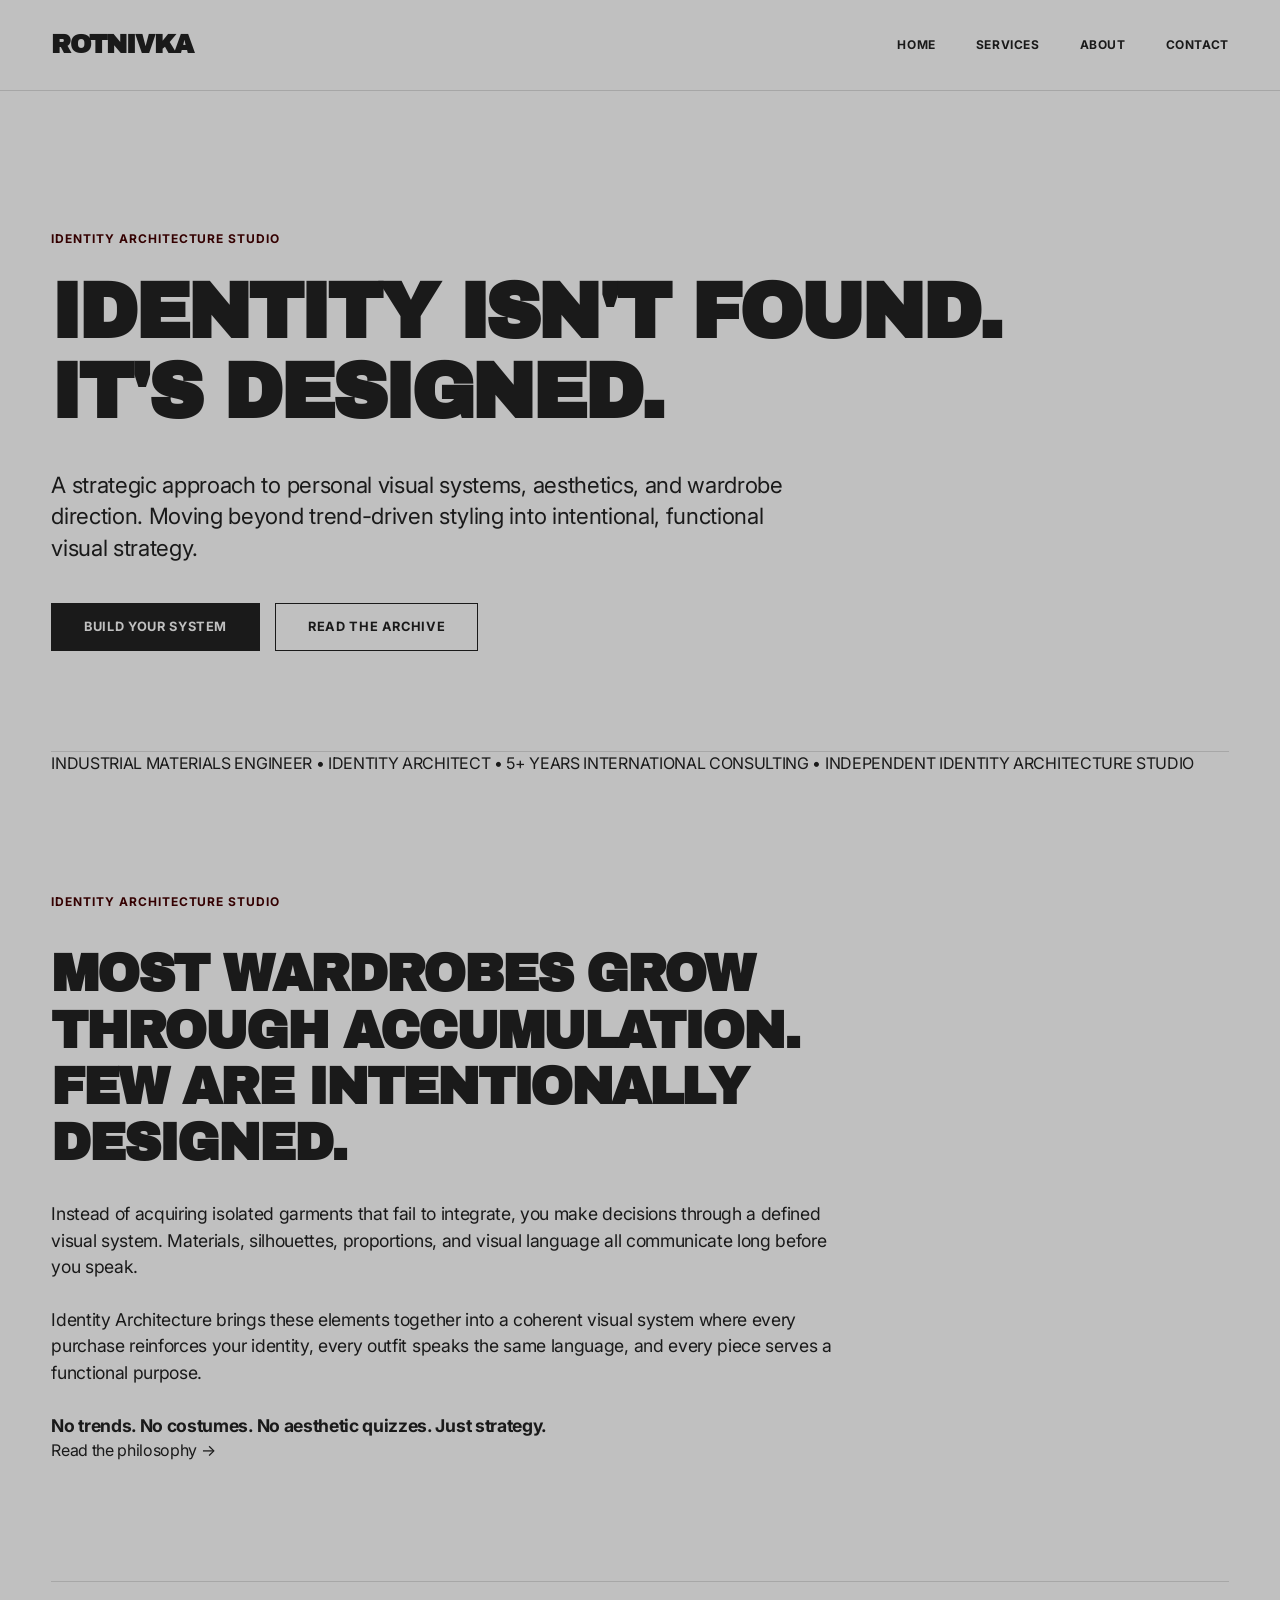
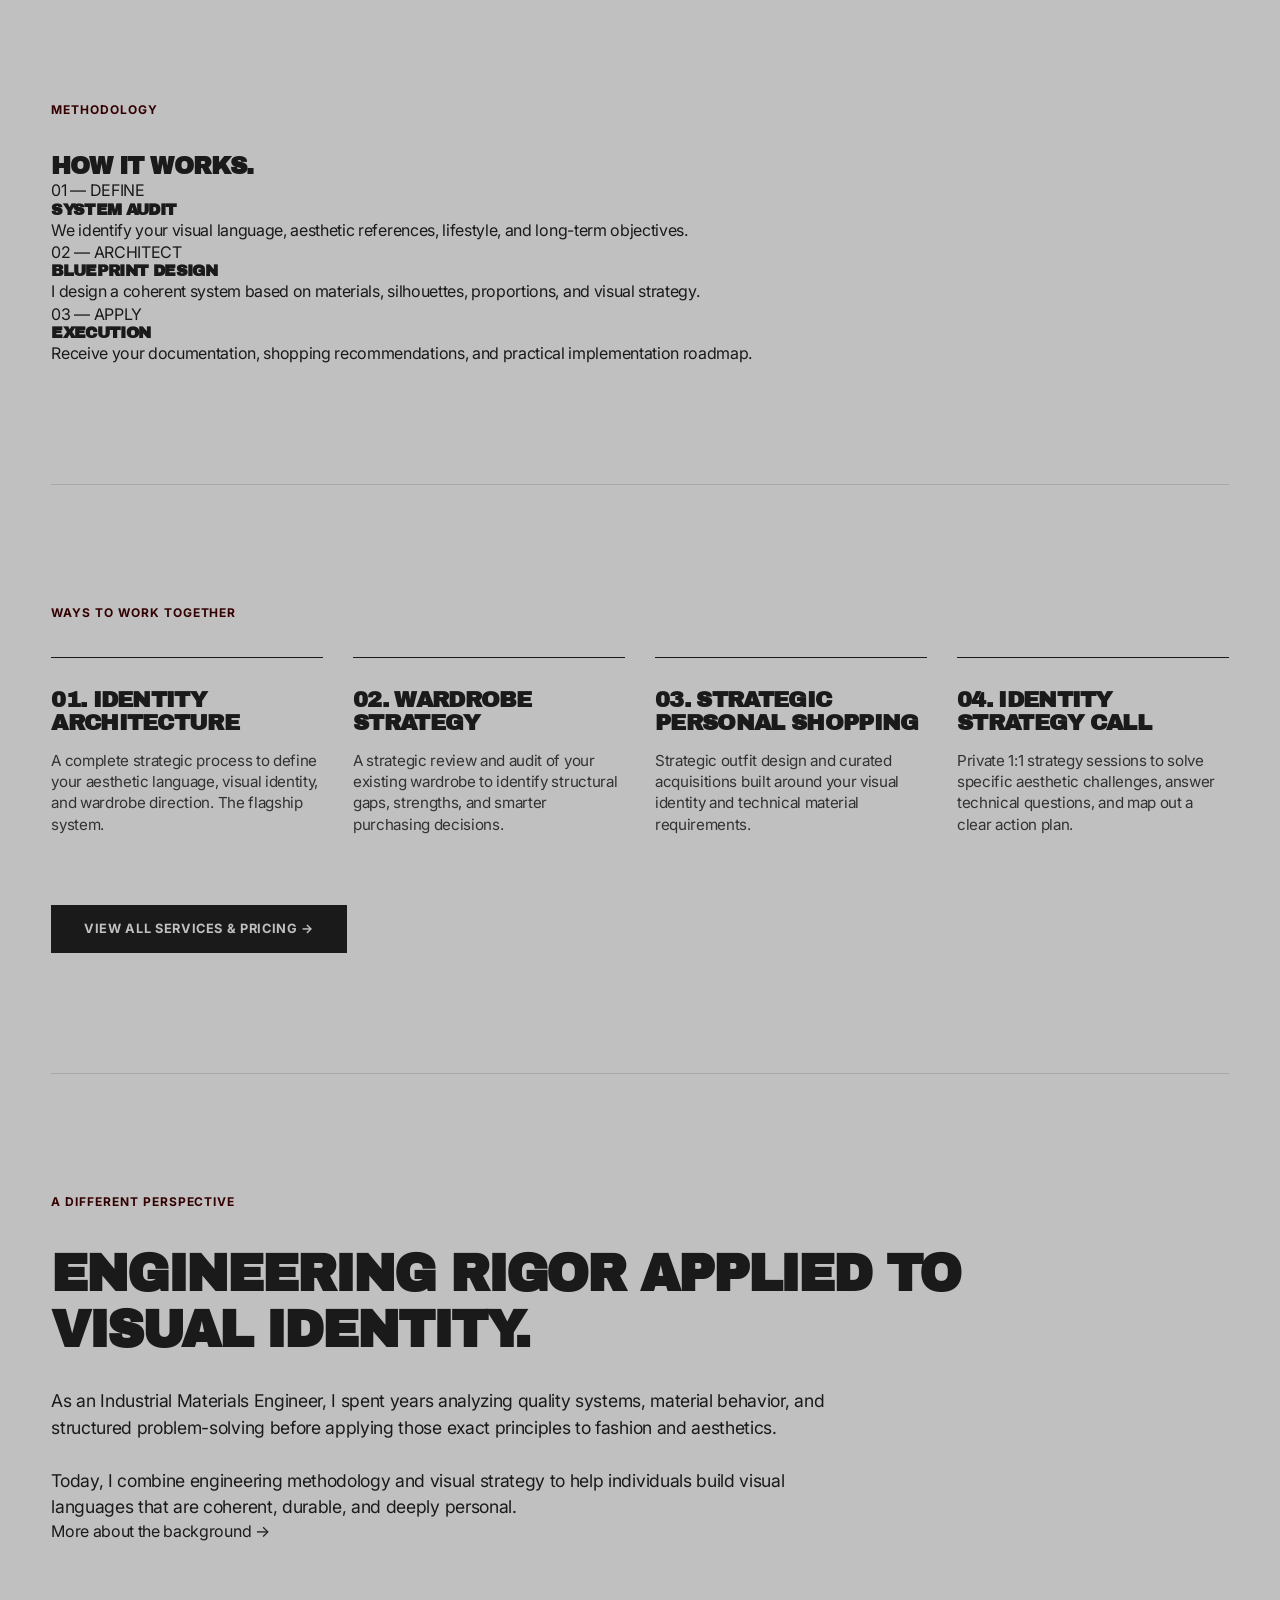
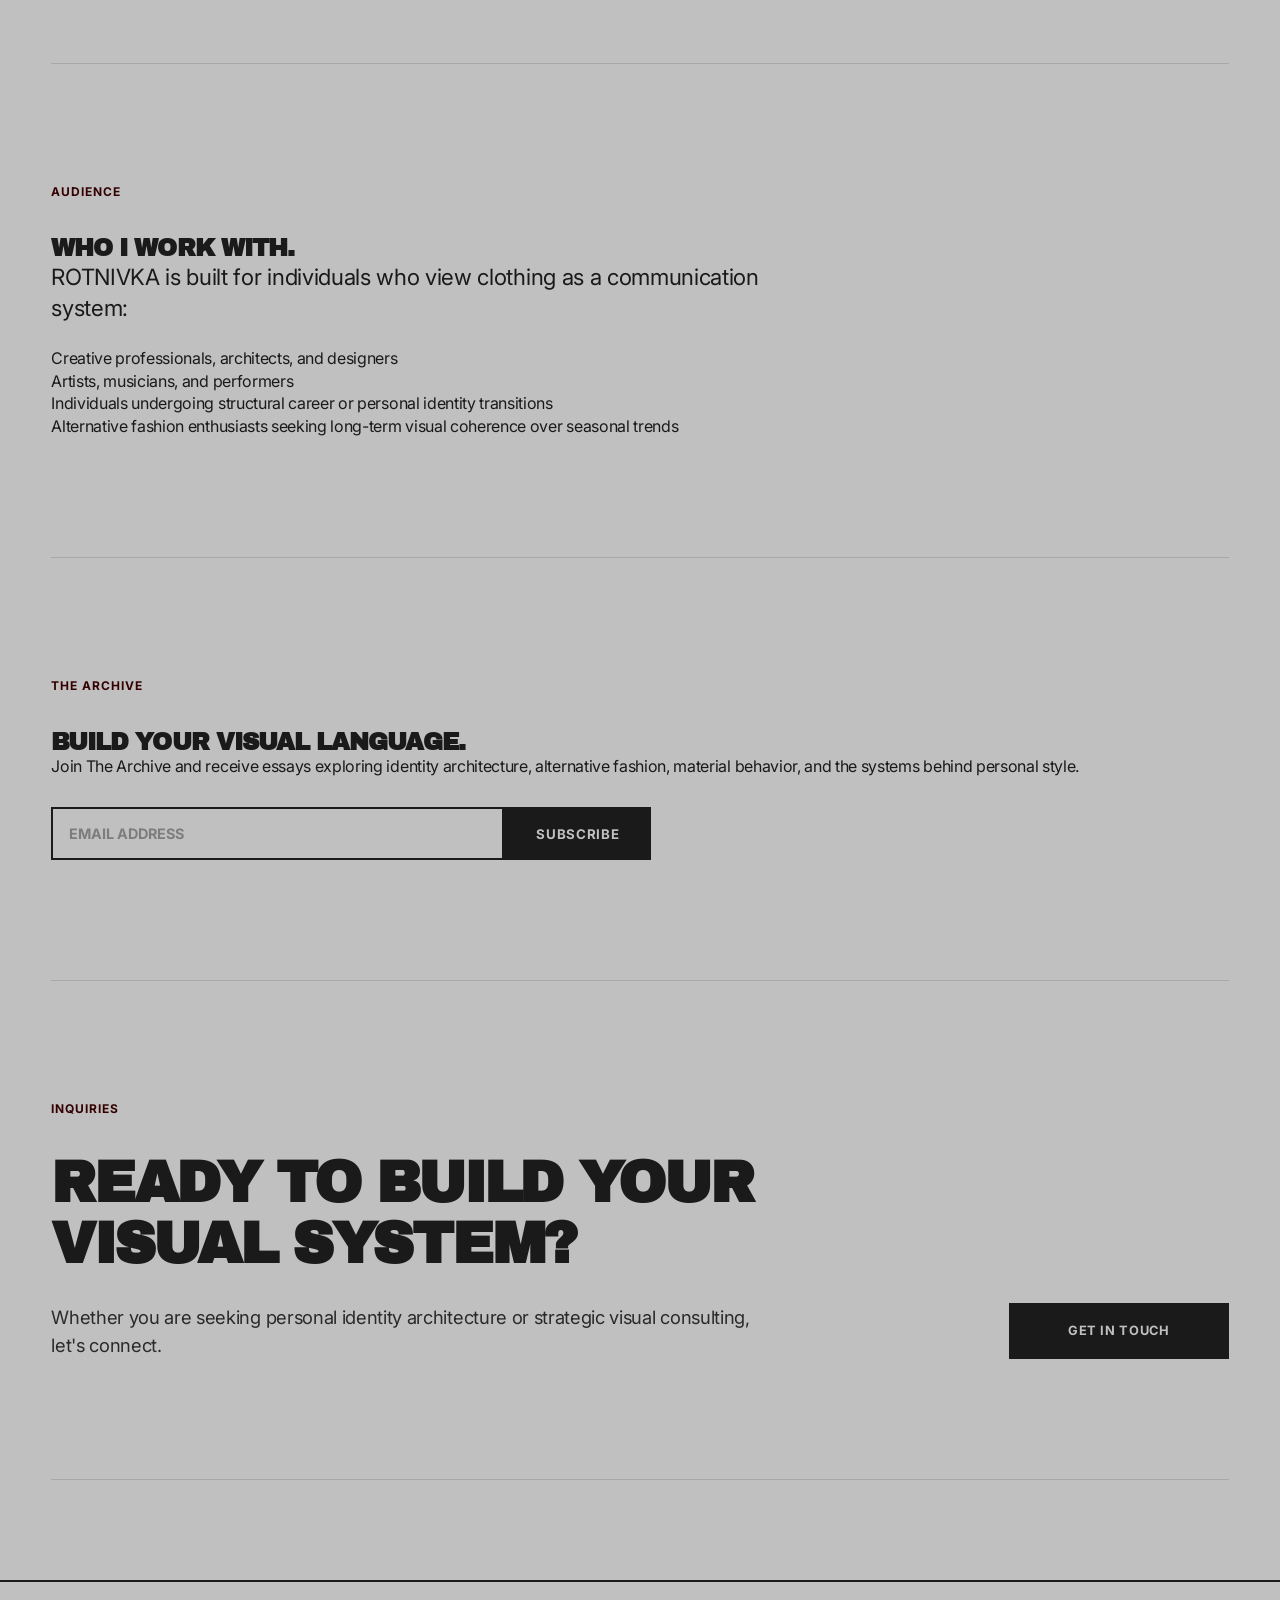
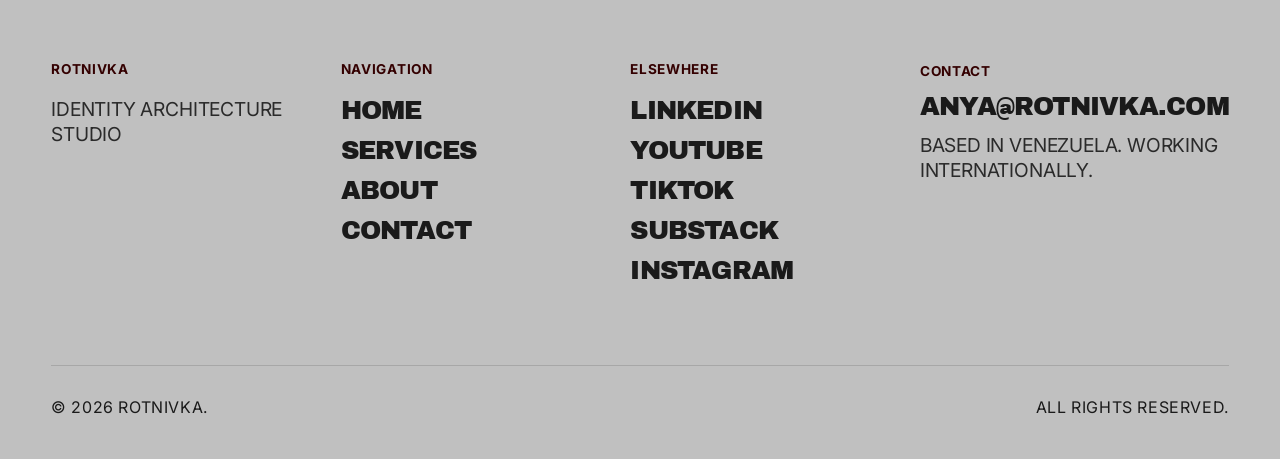
==== commit 9099e545: "Update index.html" ====
--- a/index.html
+++ b/index.html
@@ -16,14 +16,14 @@
     <meta charset="UTF-8">
     <meta name="viewport" content="width=device-width, initial-scale=1.0">
 
-    <title>ROTNIVKA | Identity Architecture</title>
+    <title>ROTNIVKA | Identity Architecture Studio</title>
 
     <meta name="description"
         content="A strategic approach to personal visual systems, aesthetics, and wardrobe direction. Grounded in material behavior and system design.">
 
     <meta name="author" content="Anya Rotnivka">
 
-    <meta property="og:title" content="ROTNIVKA | Identity Architecture">
+    <meta property="og:title" content="ROTNIVKA | Identity Architecture Studio">
 
     <meta property="og:description"
         content="Identity isn't found. It's designed. Strategic identity architecture and visual systems.">
@@ -81,7 +81,7 @@
 <section class="hero">
 
 <p class="eyebrow">
-Identity Architecture Practice
+Identity Architecture Studio
 </p>
 
 <h1>
@@ -95,7 +95,7 @@
 <div class="hero-buttons">
 
 <a class="button" href="services.html">
-Explore Services
+Build Your System
 </a>
 
 <a class="button secondary" href="https://rotnivka.substack.com" target="_blank" rel="noopener noreferrer">
@@ -106,21 +106,34 @@
 
 </section>
 
+<!-- AUTHORITY BAR (POST-HERO) -->
+<div class="authority-bar">
+    <div class="authority-content">
+        <span>INDUSTRIAL MATERIALS ENGINEER</span>
+        <span class="dot">•</span>
+        <span>IDENTITY ARCHITECT</span>
+        <span class="dot">•</span>
+        <span>5+ YEARS INTERNATIONAL CONSULTING</span>
+        <span class="dot">•</span>
+        <span>INDEPENDENT IDENTITY ARCHITECTURE STUDIO</span>
+    </div>
+</div>
+
 <!-- PHILOSOPHY / MANIFESTO -->
 <section class="manifesto">
 
 <div class="section-label">
-Identity Architecture
+Identity Architecture Studio
 </div>
 
 <h2>
-Most people build wardrobes.<br>I design identity systems.
+Most wardrobes grow through accumulation.<br>Few are intentionally designed.
 </h2>
 
 <p>
-Fashion is only one component. Materials, silhouettes, colors, cultural references, and visual language all communicate long before you speak. 
+Instead of acquiring isolated garments that fail to integrate, you make decisions through a defined visual system. Materials, silhouettes, proportions, and visual language all communicate long before you speak.
 <br><br>
-Identity Architecture brings these elements together into a coherent visual system that feels intentional, functional, and unmistakably yours.
+Identity Architecture brings these elements together into a coherent visual system where every purchase reinforces your identity, every outfit speaks the same language, and every piece serves a functional purpose.
 <br><br>
 <strong>No trends. No costumes. No aesthetic quizzes. Just strategy.</strong>
 </p>
@@ -131,6 +144,41 @@
 
 </section>
 
+<!-- HOW IT WORKS (METHODOLOGY) -->
+<section class="section-process">
+
+<div class="section-label">
+Methodology
+</div>
+
+<h2>
+How it works.
+</h2>
+
+<div class="process-grid">
+
+<div class="process-step">
+<span class="step-number">01 — DEFINE</span>
+<h4>System Audit</h4>
+<p>We identify your visual language, aesthetic references, lifestyle, and long-term objectives.</p>
+</div>
+
+<div class="process-step">
+<span class="step-number">02 — ARCHITECT</span>
+<h4>Blueprint Design</h4>
+<p>I design a coherent system based on materials, silhouettes, proportions, and visual strategy.</p>
+</div>
+
+<div class="process-step">
+<span class="step-number">03 — APPLY</span>
+<h4>Execution</h4>
+<p>Receive your documentation, shopping recommendations, and practical implementation roadmap.</p>
+</div>
+
+</div>
+
+</section>
+
 <!-- WAYS TO WORK TOGETHER (SERVICES OVERVIEW) -->
 <section class="topics">
 
@@ -155,11 +203,11 @@
 <div class="topic">
 
 <h3>
-02. Alternative Styling
+02. Wardrobe Strategy
 </h3>
 
 <p>
-Personal outfit creation, proportion engineering, and curated direction for everyday wear or specific occasions.
+A strategic review and audit of your existing wardrobe to identify structural gaps, strengths, and smarter purchasing decisions.
 </p>
 
 </div>
@@ -167,11 +215,11 @@
 <div class="topic">
 
 <h3>
-03. Wardrobe Strategy
+03. Strategic Personal Shopping
 </h3>
 
 <p>
-A strategic review and audit of your existing wardrobe to identify structural gaps, strengths, and smarter purchasing decisions.
+Strategic outfit design and curated acquisitions built around your visual identity and technical material requirements.
 </p>
 
 </div>
@@ -179,7 +227,7 @@
 <div class="topic">
 
 <h3>
-04. Style Consultation
+04. Identity Strategy Call
 </h3>
 
 <p>
@@ -216,6 +264,30 @@
 <a href="about.html">
 More about the background →
 </a>
+
+</section>
+
+<!-- WHO I WORK WITH -->
+<section class="section-audience">
+
+<div class="section-label">
+Audience
+</div>
+
+<h2>
+Who I work with.
+</h2>
+
+<p class="hero-text" style="margin-bottom: 24px;">
+ROTNIVKA is built for individuals who view clothing as a communication system:
+</p>
+
+<ul class="audience-list">
+<li>Creative professionals, architects, and designers</li>
+<li>Artists, musicians, and performers</li>
+<li>Individuals undergoing structural career or personal identity transitions</li>
+<li>Alternative fashion enthusiasts seeking long-term visual coherence over seasonal trends</li>
+</ul>
 
 </section>
 
@@ -277,7 +349,7 @@
 </h3>
 
 <p>
-Identity Architecture Practice
+Identity Architecture Studio
 </p>
 
 </div>
@@ -314,10 +386,10 @@
     <h4>Elsewhere</h4>
     <ul>
         <li><a href="https://www.linkedin.com/company/rotnivka" target="_blank" rel="noopener noreferrer">LinkedIn</a></li>
-        <li><a href="https://github.com/rotnivka" target="_blank" rel="noopener noreferrer">GitHub</a></li>
         <li><a href="https://youtube.com/@rotnivka" target="_blank" rel="noopener noreferrer">YouTube</a></li>
         <li><a href="https://www.tiktok.com/@rotnivka" target="_blank" rel="noopener noreferrer">TikTok</a></li>
         <li><a href="https://rotnivka.substack.com" target="_blank" rel="noopener noreferrer">Substack</a></li>
+        <li><a href="https://www.instagram.com/rotnivka/" target="_blank" rel="noopener noreferrer">Instagram</a></li>
     </ul>
 </div>
 
@@ -330,8 +402,8 @@
 </div>
 
 <div class="footer-bottom">
-    <p>© 2026 ROTNIVKA. All rights reserved.</p>
-    <p>Designed and written by Anya Rotnivka</p>
+    <p>© 2026 ROTNIVKA. IDENTITY ARCHITECTURE STUDIO.</p>
+    <p>ALL RIGHTS RESERVED.</p>
 </div>
 
 </footer>
--- a/css/style.css
+++ b/css/style.css
@@ -377,25 +377,6 @@
     text-transform: uppercase;
 }
 
-/* RESPONSIVE TRANSLATION: Adaptación a móviles y tablets */
-@media (max-width: 992px) {
-    .contact-preview {
-        grid-template-columns: 1fr;
-        gap: 40px;
-        align-items: flex-start;
-        padding: 80px 0;
-    }
-    
-    .contact-preview-action {
-        justify-content: flex-start;
-        width: 100%;
-    }
-    
-    .contact-preview-action .button {
-        width: 100%; /* Bloque completo al 100% en pantallas móviles */
-    }
-}
-
 /* EXTENDED FOOTER SYSTEM */
 footer {
     border-top: 2px solid var(--ink-asphalt);
@@ -413,7 +394,7 @@
 
 .footer-grid h3,
 .footer-grid h4 {
-    font-size: 0.8rem;
+    font-size: 0.85rem;
     font-family: var(--font-main);
     font-weight: 700;
     color: var(--accent-red);
@@ -427,7 +408,18 @@
     gap: 12px;
 }
 
-.footer-grid p,
+/* Descripción bajo ROTNIVKA con tamaño ampliado e impacto visual */
+.footer-grid p {
+    font-family: var(--font-main);
+    font-size: clamp(1.1rem, 1.5vw, 1.3rem);
+    font-weight: 400;
+    text-transform: uppercase;
+    letter-spacing: -0.01em;
+    line-height: 1.3;
+    color: var(--ink-asphalt);
+    opacity: 0.9;
+}
+
 .footer-grid a {
     font-family: var(--font-display);
     font-size: clamp(1.1rem, 2vw, 1.8rem);
@@ -441,7 +433,7 @@
     color: var(--accent-red);
 }
 
-/* Estricto cumplimiento del requerimiento de copyright e identidades */
+/* Línea inferior de copyright */
 .footer-bottom {
     width: min(1300px, 92%);
     margin: 80px auto 0;
@@ -449,95 +441,31 @@
     border-top: 1px solid rgba(26, 26, 26, 0.15);
     display: flex;
     justify-content: space-between;
-    font-weight: 700;
+    font-family: var(--font-main);
+    font-weight: 400;
     text-transform: uppercase;
     font-size: 0.75rem;
     letter-spacing: 0.05em;
+    color: var(--ink-asphalt);
     opacity: 1;
 }
 
-/* RESPONSIVE LAYOUT TRANSLATIONS */
-@media (max-width: 992px) {
-    .topics-grid {
-        grid-template-columns: 1fr 1fr;
-    }
-
-    .cards {
-        grid-template-columns: 1fr 1fr;
-    }
-
-    .footer-grid {
-        grid-template-columns: 1fr 1fr;
-    }
-    
-    .navbar {
-        height: 75px;
-    }
-}
-
-@media (max-width: 768px) {
-    .cards {
-        grid-template-columns: 1fr;
-    }
-
-    .contact-preview {
-        flex-direction: column;
-        align-items: flex-start;
-        gap: 30px;
-    }
-
-    .footer-grid {
-        grid-template-columns: 1fr;
-        gap: 50px;
-    }
-
-    .footer-bottom {
-        flex-direction: column;
-        gap: 15px;
-        align-items: flex-start;
-        margin-top: 50px;
-    }
-    
-    .newsletter form {
-        flex-direction: column;
-    }
-    
-    button {
-        width: 100%;
-    }
-}
-
-@media (max-width: 600px) {
-    .topics-grid {
-        grid-template-columns: 1fr;
-    }
-    
-    .navbar ul {
-        gap: 1rem;
-    }
-}
-
-/* =========================================================
-   FOOTER CONTACT REFINEMENT
-========================================================= */
-
+/* FOOTER CONTACT REFINEMENT */
 .footer-contact-block {
     display: block;
 }
 
-/* El subtítulo superior sutil */
 .footer-contact-block .contact-label {
     display: block;
     font-family: var(--font-main);
     font-weight: 700;
-    font-size: 0.8rem;
+    font-size: 0.85rem;
     text-transform: uppercase;
     color: var(--accent-red);
     letter-spacing: 0.05em;
     margin-bottom: 12px;
 }
 
-/* El email imponente */
 .footer-contact-block .contact-email {
     display: block;
     font-family: var(--font-display);
@@ -555,12 +483,12 @@
 
 .footer-contact-block .contact-location {
     font-family: var(--font-main);
-    font-size: 0.95rem;
+    font-size: clamp(1.1rem, 1.5vw, 1.3rem);
     font-weight: 400;
-    text-transform: none;
-    color: var(--ink-asphalt);
-    opacity: 0.85;
-    line-height: 1.4;
+    text-transform: uppercase;
+    color: var(--ink-asphalt);
+    opacity: 0.9;
+    line-height: 1.3;
     letter-spacing: -0.01em;
 }
 
@@ -636,3 +564,192 @@
     color: #340001;
     transform: translateX(8px); 
 }
+
+/* =========================================================
+   SERVICES PAGE ARCHITECTURE & EDITORIAL LAYOUT
+========================================================= */
+
+.services-list {
+    padding: 40px 0 100px 0;
+}
+
+.service-block {
+    display: grid;
+    grid-template-columns: 220px 1fr;
+    gap: 40px;
+    padding: 60px 0;
+    border-top: 1px solid var(--ink-asphalt);
+}
+
+.service-block:last-child {
+    border-bottom: 1px solid var(--ink-asphalt);
+}
+
+.service-meta {
+    display: flex;
+    flex-direction: column;
+    gap: 12px;
+    align-items: flex-start;
+}
+
+.service-num {
+    font-family: var(--font-display);
+    font-size: 2.2rem;
+    font-weight: 900;
+    line-height: 1;
+    color: var(--ink-asphalt);
+}
+
+.service-badge {
+    display: inline-block;
+    font-family: var(--font-main);
+    font-size: 0.7rem;
+    font-weight: 700;
+    text-transform: uppercase;
+    letter-spacing: 0.08em;
+    color: var(--accent-red);
+    border: 1px solid var(--accent-red);
+    padding: 4px 10px;
+}
+
+.service-details h2 {
+    font-size: clamp(1.8rem, 3.5vw, 2.8rem);
+    margin-bottom: 12px;
+    letter-spacing: -0.03em;
+}
+
+.service-tagline {
+    font-family: var(--font-main);
+    font-weight: 700;
+    font-size: 1rem;
+    color: var(--accent-red);
+    margin-bottom: 24px;
+    text-transform: uppercase;
+    letter-spacing: 0.02em;
+}
+
+.service-description {
+    font-size: 1.05rem;
+    line-height: 1.6;
+    max-width: 800px;
+    margin-bottom: 30px;
+    opacity: 0.9;
+}
+
+.service-deliverables {
+    margin-bottom: 40px;
+    padding-top: 20px;
+    border-top: 1px dashed rgba(26, 26, 26, 0.25);
+    max-width: 800px;
+}
+
+.service-deliverables h4 {
+    font-family: var(--font-main);
+    font-size: 0.75rem;
+    font-weight: 700;
+    text-transform: uppercase;
+    letter-spacing: 0.08em;
+    color: var(--ink-asphalt);
+    margin-bottom: 16px;
+}
+
+.service-deliverables ul {
+    display: flex;
+    flex-direction: column;
+    gap: 10px;
+}
+
+.service-deliverables li {
+    font-family: var(--font-main);
+    font-size: 0.95rem;
+    font-weight: 400;
+    line-height: 1.4;
+    color: var(--ink-asphalt);
+}
+
+.service-action {
+    margin-top: 10px;
+}
+
+/* RESPONSIVE LAYOUT TRANSLATIONS */
+@media (max-width: 992px) {
+    .topics-grid {
+        grid-template-columns: 1fr 1fr;
+    }
+
+    .cards {
+        grid-template-columns: 1fr 1fr;
+    }
+
+    .footer-grid {
+        grid-template-columns: 1fr 1fr;
+    }
+    
+    .navbar {
+        height: 75px;
+    }
+
+    .contact-preview {
+        grid-template-columns: 1fr;
+        gap: 40px;
+        align-items: flex-start;
+        padding: 80px 0;
+    }
+    
+    .contact-preview-action {
+        justify-content: flex-start;
+        width: 100%;
+    }
+    
+    .contact-preview-action .button {
+        width: 100%;
+    }
+
+    .service-block {
+        grid-template-columns: 1fr;
+        gap: 20px;
+        padding: 40px 0;
+    }
+
+    .service-meta {
+        flex-direction: row;
+        align-items: center;
+        gap: 16px;
+    }
+}
+
+@media (max-width: 768px) {
+    .cards {
+        grid-template-columns: 1fr;
+    }
+
+    .footer-grid {
+        grid-template-columns: 1fr;
+        gap: 50px;
+    }
+
+    .footer-bottom {
+        flex-direction: column;
+        gap: 15px;
+        align-items: flex-start;
+        margin-top: 50px;
+    }
+    
+    .newsletter form {
+        flex-direction: column;
+    }
+    
+    button {
+        width: 100%;
+    }
+}
+
+@media (max-width: 600px) {
+    .topics-grid {
+        grid-template-columns: 1fr;
+    }
+    
+    .navbar ul {
+        gap: 1rem;
+    }
+}
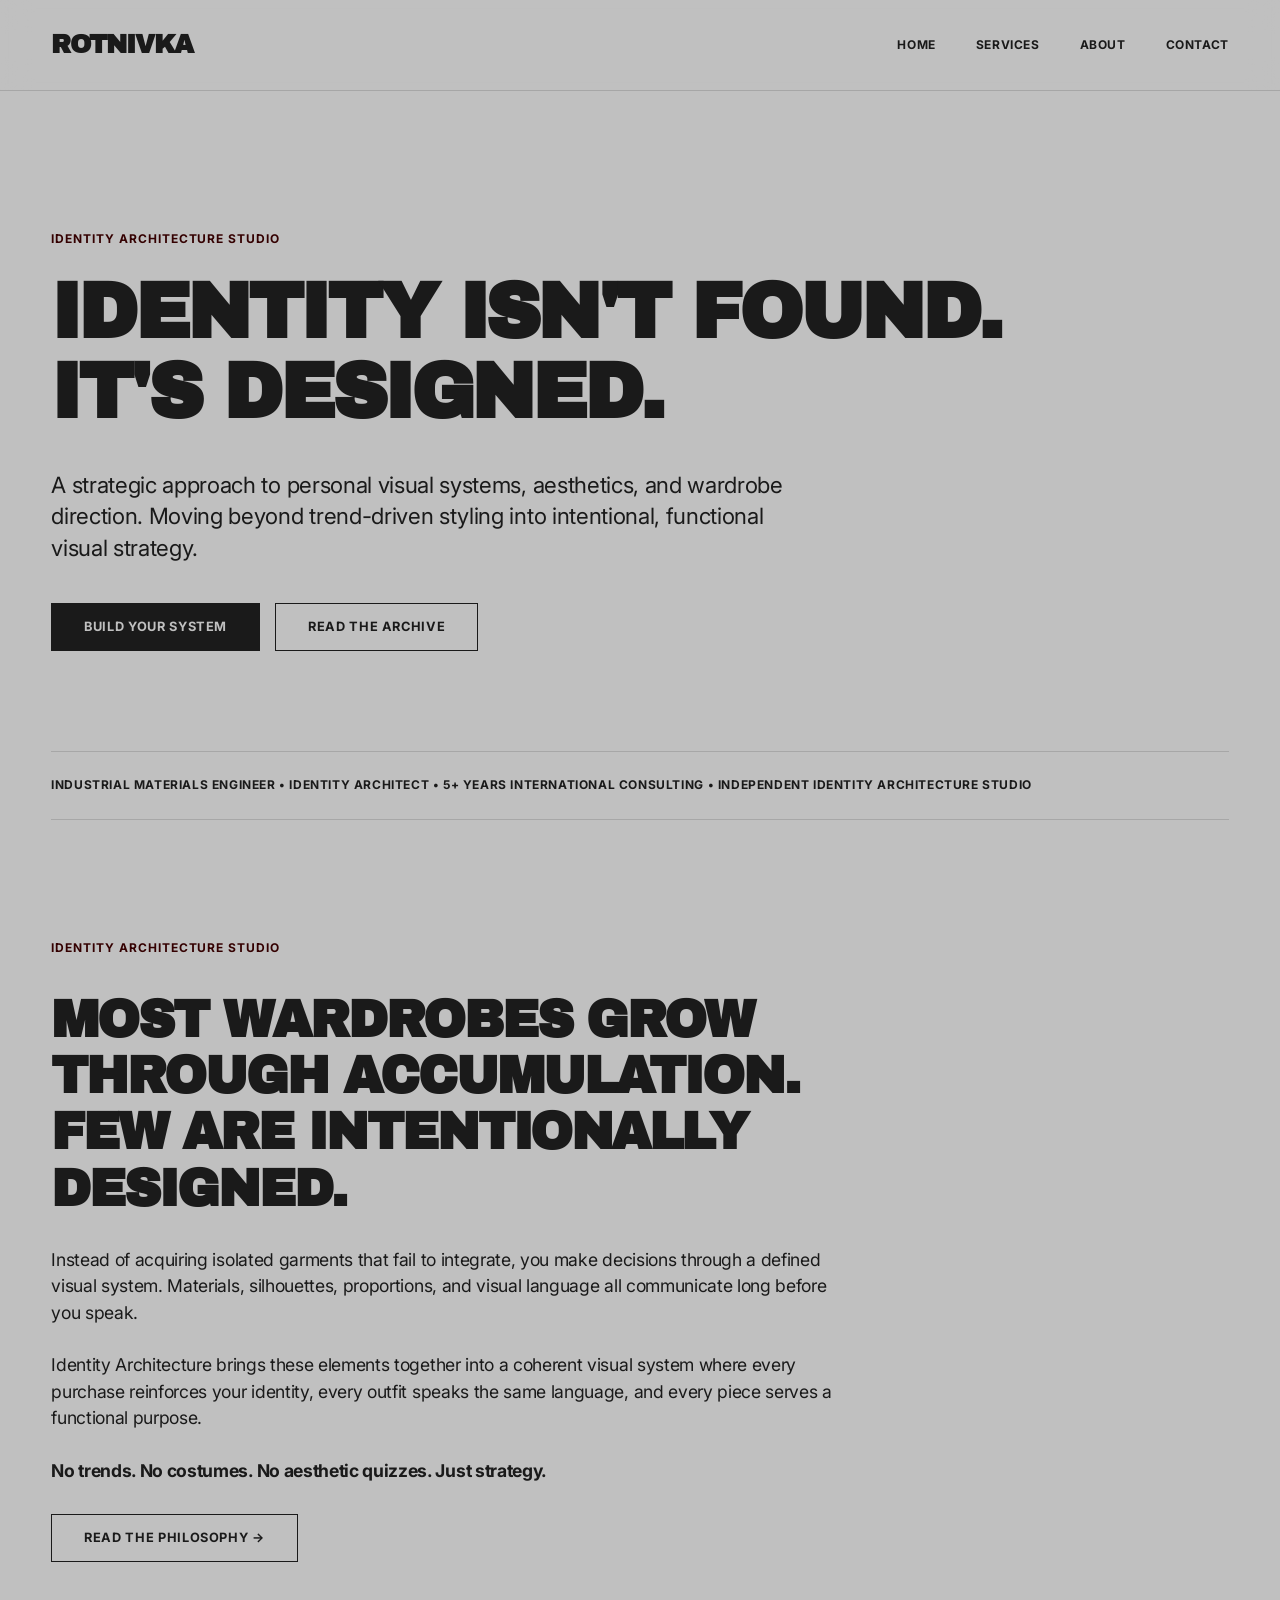
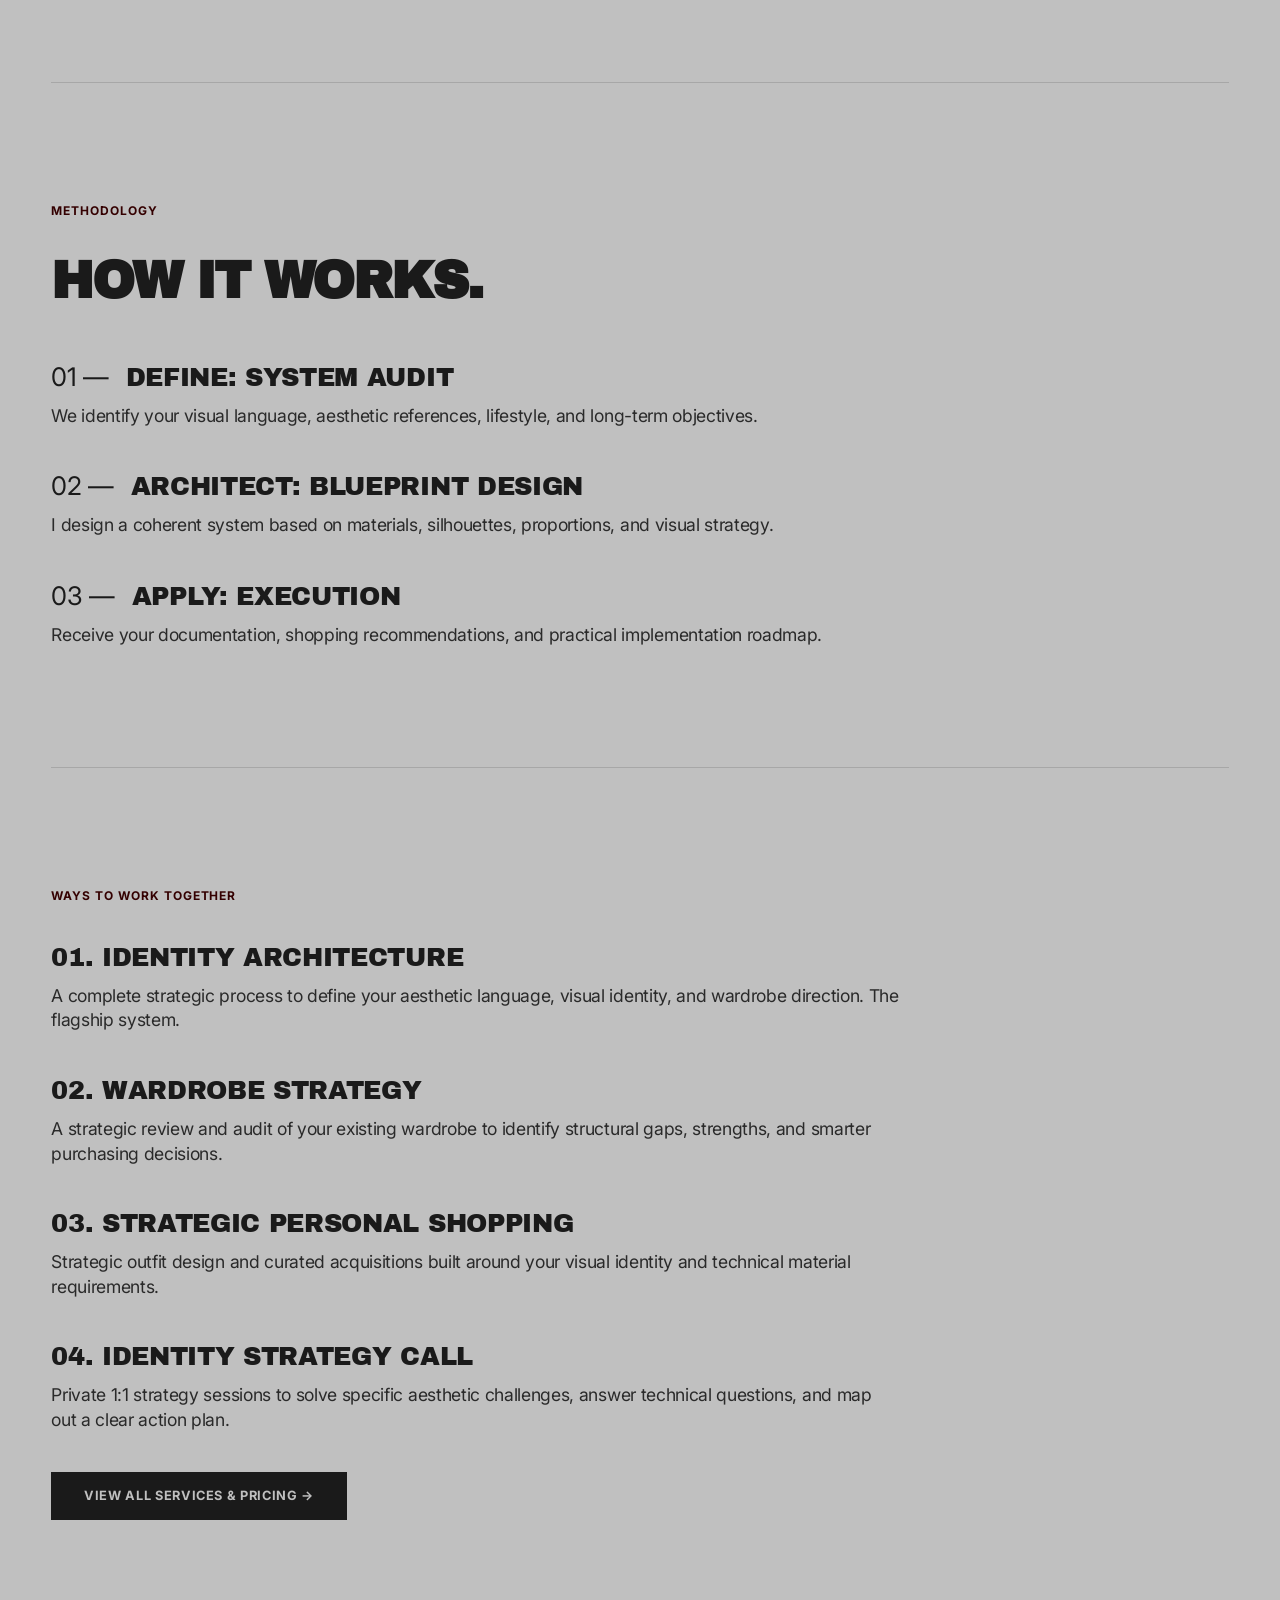
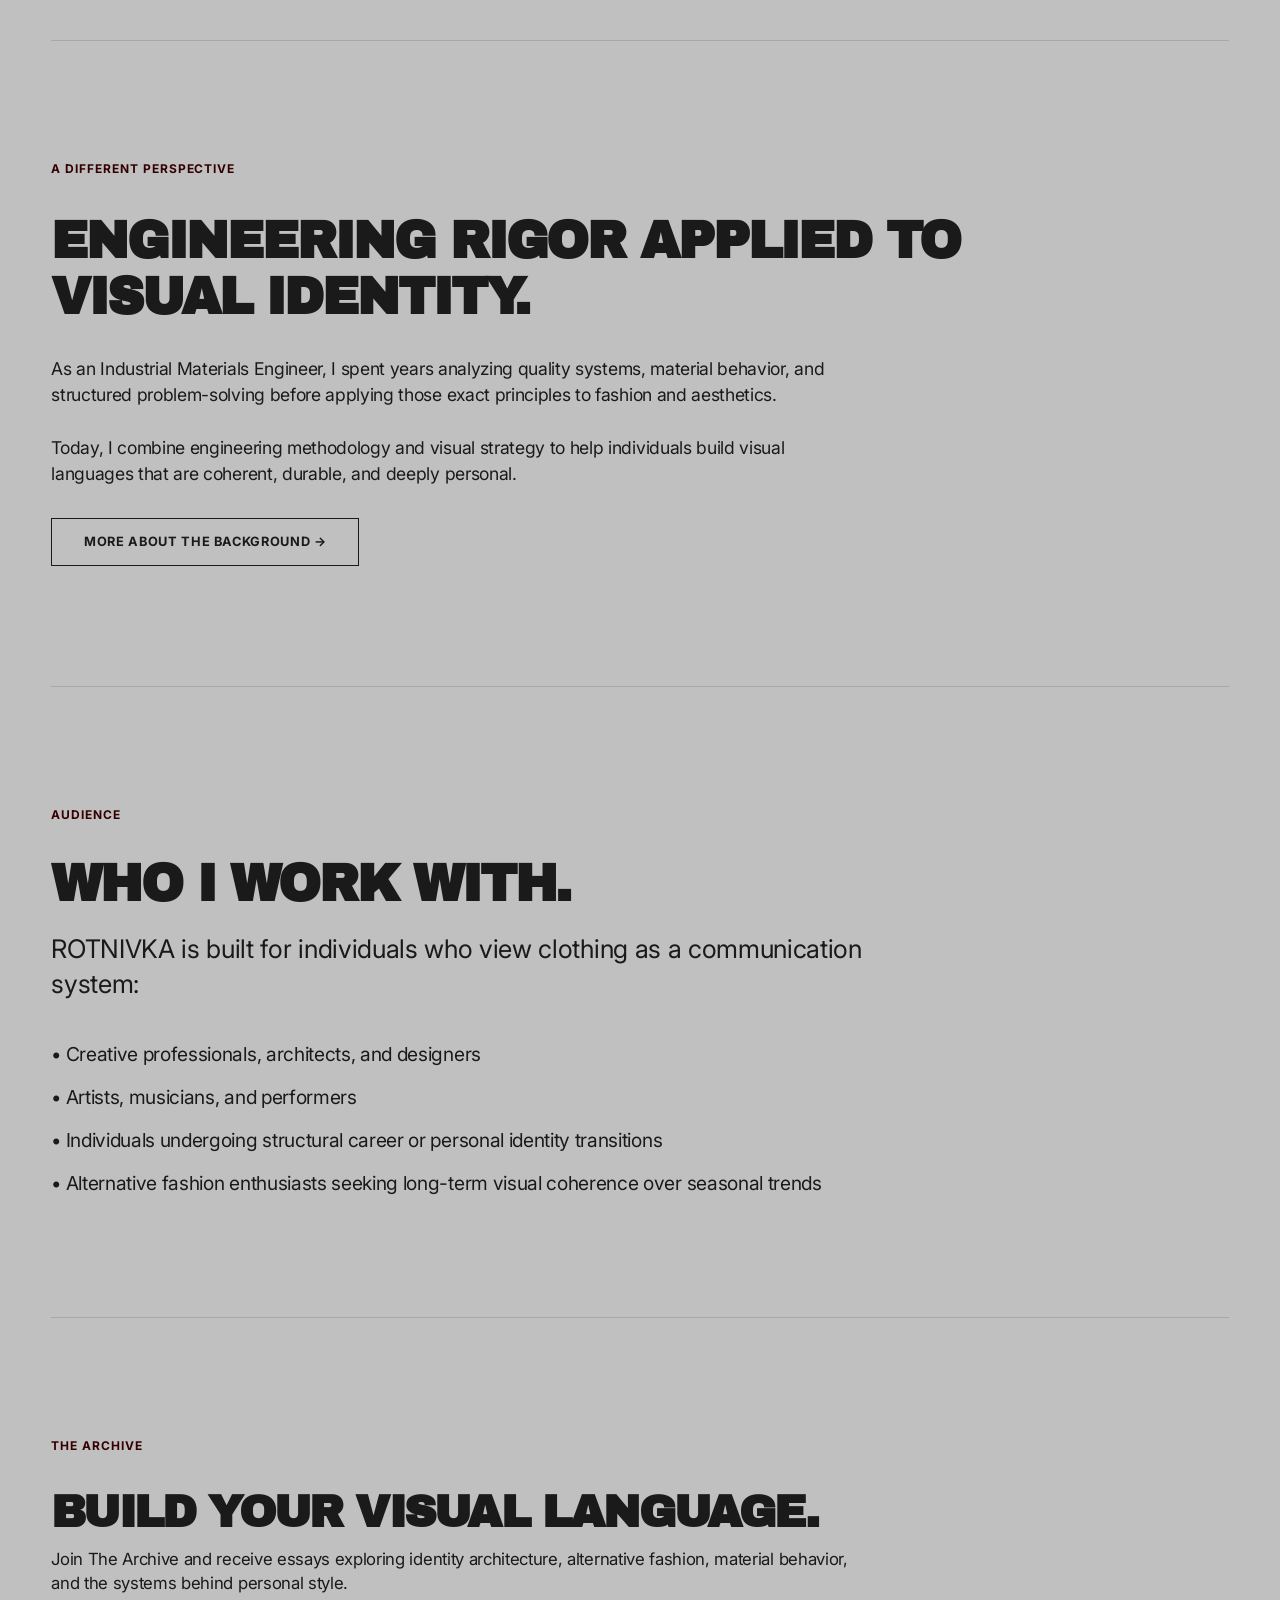
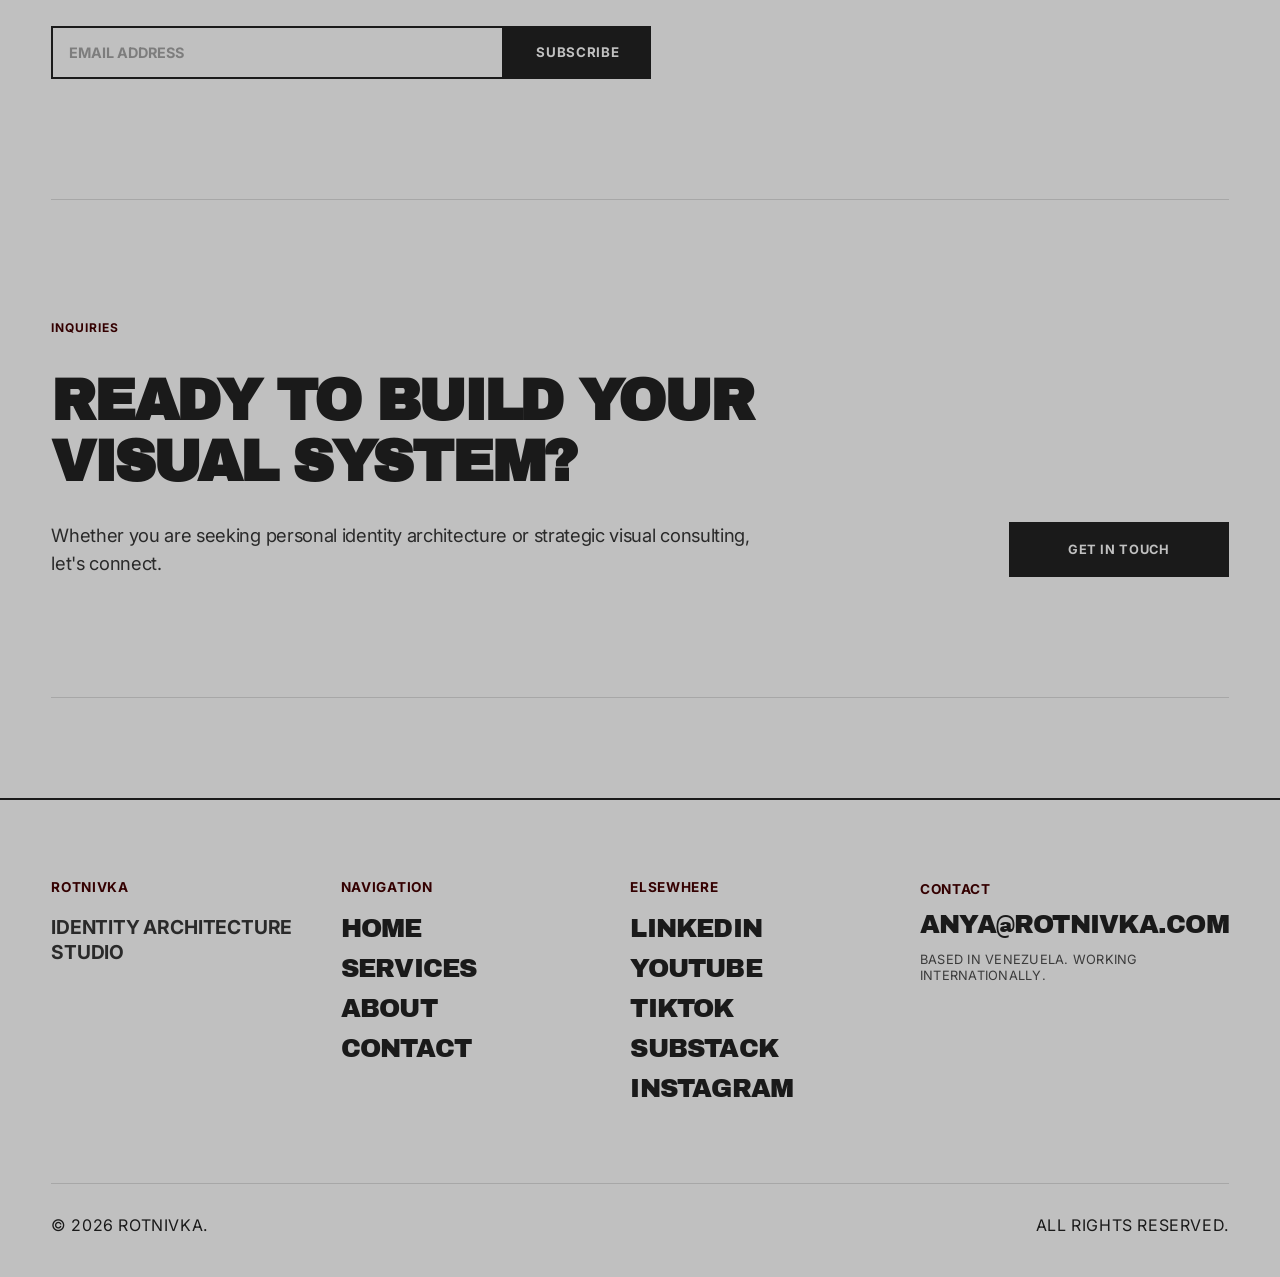
==== commit 9540370d: "Update index.html" ====
--- a/index.html
+++ b/index.html
@@ -42,7 +42,7 @@
 
     <link rel="preconnect" href="https://fonts.gstatic.com" crossorigin>
 
-    <link href="https://fonts.googleapis.com/css2?family=Cormorant+Garamond:wght@400;500;600&family=Inter:wght@300;400;500;600&display=swap"
+    <link href="https://fonts.googleapis.com/css2?family=Archivo+Black&family=Inter:wght@400;600;700;900&display=swap"
         rel="stylesheet">
 
     <link rel="stylesheet" href="css/style.css">
@@ -53,7 +53,7 @@
 
 <header>
 
-<nav class="navbar">
+<nav class="navbar" aria-label="Main Navigation">
 
 <a href="index.html" class="logo">
 ROTNIVKA
@@ -106,17 +106,15 @@
 
 </section>
 
-<!-- AUTHORITY BAR (POST-HERO) -->
-<div class="authority-bar">
-    <div class="authority-content">
-        <span>INDUSTRIAL MATERIALS ENGINEER</span>
-        <span class="dot">•</span>
-        <span>IDENTITY ARCHITECT</span>
-        <span class="dot">•</span>
-        <span>5+ YEARS INTERNATIONAL CONSULTING</span>
-        <span class="dot">•</span>
-        <span>INDEPENDENT IDENTITY ARCHITECTURE STUDIO</span>
-    </div>
+<!-- CREDENTIALS TICKER BAR -->
+<div class="credentials-bar">
+    <span>INDUSTRIAL MATERIALS ENGINEER</span>
+    <span class="dot">•</span>
+    <span>IDENTITY ARCHITECT</span>
+    <span class="dot">•</span>
+    <span>5+ YEARS INTERNATIONAL CONSULTING</span>
+    <span class="dot">•</span>
+    <span>INDEPENDENT IDENTITY ARCHITECTURE STUDIO</span>
 </div>
 
 <!-- PHILOSOPHY / MANIFESTO -->
@@ -138,14 +136,14 @@
 <strong>No trends. No costumes. No aesthetic quizzes. Just strategy.</strong>
 </p>
 
-<a href="about.html">
-Read the philosophy →
-</a>
+<div style="margin-top: 30px;">
+    <a href="about.html" class="button secondary">Read the philosophy →</a>
+</div>
 
 </section>
 
 <!-- HOW IT WORKS (METHODOLOGY) -->
-<section class="section-process">
+<section class="methodology-section">
 
 <div class="section-label">
 Methodology
@@ -155,23 +153,20 @@
 How it works.
 </h2>
 
-<div class="process-grid">
-
-<div class="process-step">
-<span class="step-number">01 — DEFINE</span>
-<h4>System Audit</h4>
+<div class="methodology-grid">
+
+<div class="method-step">
+<div class="method-step-title"><span>01 —</span> DEFINE: System Audit</div>
 <p>We identify your visual language, aesthetic references, lifestyle, and long-term objectives.</p>
 </div>
 
-<div class="process-step">
-<span class="step-number">02 — ARCHITECT</span>
-<h4>Blueprint Design</h4>
+<div class="method-step">
+<div class="method-step-title"><span>02 —</span> ARCHITECT: Blueprint Design</div>
 <p>I design a coherent system based on materials, silhouettes, proportions, and visual strategy.</p>
 </div>
 
-<div class="process-step">
-<span class="step-number">03 — APPLY</span>
-<h4>Execution</h4>
+<div class="method-step">
+<div class="method-step-title"><span>03 —</span> APPLY: Execution</div>
 <p>Receive your documentation, shopping recommendations, and practical implementation roadmap.</p>
 </div>
 
@@ -180,60 +175,40 @@
 </section>
 
 <!-- WAYS TO WORK TOGETHER (SERVICES OVERVIEW) -->
-<section class="topics">
+<section class="services-overview">
 
 <div class="section-label">
 Ways To Work Together
 </div>
 
-<div class="topics-grid">
-
-<div class="topic">
-
-<h3>
-01. Identity Architecture
-</h3>
-
+<div class="methodology-grid">
+
+<div class="method-step">
+<div class="method-step-title">01. Identity Architecture</div>
 <p>
 A complete strategic process to define your aesthetic language, visual identity, and wardrobe direction. The flagship system.
 </p>
-
-</div>
-
-<div class="topic">
-
-<h3>
-02. Wardrobe Strategy
-</h3>
-
+</div>
+
+<div class="method-step">
+<div class="method-step-title">02. Wardrobe Strategy</div>
 <p>
 A strategic review and audit of your existing wardrobe to identify structural gaps, strengths, and smarter purchasing decisions.
 </p>
-
-</div>
-
-<div class="topic">
-
-<h3>
-03. Strategic Personal Shopping
-</h3>
-
+</div>
+
+<div class="method-step">
+<div class="method-step-title">03. Strategic Personal Shopping</div>
 <p>
 Strategic outfit design and curated acquisitions built around your visual identity and technical material requirements.
 </p>
-
-</div>
-
-<div class="topic">
-
-<h3>
-04. Identity Strategy Call
-</h3>
-
+</div>
+
+<div class="method-step">
+<div class="method-step-title">04. Identity Strategy Call</div>
 <p>
 Private 1:1 strategy sessions to solve specific aesthetic challenges, answer technical questions, and map out a clear action plan.
 </p>
-
 </div>
 
 </div>
@@ -261,14 +236,14 @@
 Today, I combine engineering methodology and visual strategy to help individuals build visual languages that are coherent, durable, and deeply personal.
 </p>
 
-<a href="about.html">
-More about the background →
-</a>
+<div style="margin-top: 30px;">
+    <a href="about.html" class="button secondary">More about the background →</a>
+</div>
 
 </section>
 
 <!-- WHO I WORK WITH -->
-<section class="section-audience">
+<section class="audience-section">
 
 <div class="section-label">
 Audience
@@ -278,15 +253,15 @@
 Who I work with.
 </h2>
 
-<p class="hero-text" style="margin-bottom: 24px;">
+<p class="audience-intro">
 ROTNIVKA is built for individuals who view clothing as a communication system:
 </p>
 
 <ul class="audience-list">
-<li>Creative professionals, architects, and designers</li>
-<li>Artists, musicians, and performers</li>
-<li>Individuals undergoing structural career or personal identity transitions</li>
-<li>Alternative fashion enthusiasts seeking long-term visual coherence over seasonal trends</li>
+<li>• Creative professionals, architects, and designers</li>
+<li>• Artists, musicians, and performers</li>
+<li>• Individuals undergoing structural career or personal identity transitions</li>
+<li>• Alternative fashion enthusiasts seeking long-term visual coherence over seasonal trends</li>
 </ul>
 
 </section>
--- a/css/style.css
+++ b/css/style.css
@@ -1,13 +1,15 @@
 /* =========================================================
-   ROTNIVKA — STYLE.CSS
-   Material Identity Research
+   ROTNIVKA — STYLE.CSS (COMPLETE SYSTEM)
+   Identity Architecture Studio
 ========================================================= */
 
 /* IMPORTS */
-@import url('https://fonts.googleapis.com/css2?family=Archivo+Black&family=Inter:wght@400;700;900&display=swap');
-
-/* RESET */
-* {
+@import url('https://fonts.googleapis.com/css2?family=Archivo+Black&family=Inter:wght@400;600;700;900&display=swap');
+
+/* RESET & BASE */
+*,
+*::before,
+*::after {
     margin: 0;
     padding: 0;
     box-sizing: border-box;
@@ -15,14 +17,31 @@
 
 html {
     scroll-behavior: smooth;
+    font-size: 16px;
 }
 
 :root {
-    --surface-silver: #C0C0C0; /* Tu paleta exacta */
+    /* Color Palette */
+    --surface-silver: #C0C0C0;
     --ink-asphalt: #1A1A1A;
     --accent-red: #340001;
+    --accent-red-hover: #4a0002;
+    --white: #FFFFFF;
+    
+    /* Typography */
     --font-display: 'Archivo Black', sans-serif;
-    --font-main: 'Inter', sans-serif;
+    --font-main: 'Inter', system-ui, -apple-system, sans-serif;
+
+    /* Transitions */
+    --ease-out: cubic-bezier(0.16, 1, 0.3, 1);
+    --transition-fast: 0.2s var(--ease-out);
+    --transition-smooth: 0.3s var(--ease-out);
+}
+
+/* Custom Selection */
+::selection {
+    background-color: var(--accent-red);
+    color: var(--white);
 }
 
 body {
@@ -31,7 +50,9 @@
     color: var(--ink-asphalt);
     line-height: 1.4;
     -webkit-font-smoothing: antialiased;
+    -moz-osx-font-smoothing: grayscale;
     letter-spacing: -0.02em;
+    overflow-x: hidden;
 }
 
 /* TYPOGRAPHY */
@@ -52,7 +73,7 @@
 a {
     color: inherit;
     text-decoration: none;
-    transition: color 0.3s ease;
+    transition: color var(--transition-fast);
 }
 
 ul {
@@ -61,7 +82,7 @@
 
 /* LAYOUT CONTAINER */
 main {
-    width: min(1300px, 92%); /* Ampliado para dar más aire minimalista a las pantallas grandes */
+    width: min(1300px, 92%);
     margin: 0 auto;
 }
 
@@ -69,29 +90,29 @@
 header {
     position: sticky;
     top: 0;
-    background: rgba(192, 192, 192, 0.85); /* Silver con blur */
+    background: rgba(192, 192, 192, 0.88);
     backdrop-filter: blur(15px);
     -webkit-backdrop-filter: blur(15px);
     border-bottom: 1px solid rgba(26, 26, 26, 0.15);
-    z-index: 100;
+    z-index: 1000;
 }
 
 .navbar {
     display: flex;
     justify-content: space-between;
     align-items: center;
-    height: 90px; /* Un poco más alto para verse más premium */
+    height: 90px;
     width: min(1300px, 92%);
     margin: 0 auto;
 }
 
-/* Forzar que el logo mantenga el impacto bruto en una sola línea */
 .logo {
     font-family: var(--font-display);
     font-weight: 900;
     font-size: clamp(1.1rem, 2vw, 1.8rem);
     text-transform: uppercase;
     letter-spacing: -0.04em;
+    white-space: nowrap;
 }
 
 .navbar ul {
@@ -107,7 +128,63 @@
     color: var(--accent-red);
 }
 
-/* HERO SECTION (EDITORIAL SPLIT DESIGN) */
+/* BUTTONS */
+.button {
+    font-family: var(--font-main);
+    font-weight: 700;
+    font-size: 0.8rem;
+    text-transform: uppercase;
+    letter-spacing: 0.05em;
+    padding: 14px 32px;
+    background: var(--ink-asphalt);
+    color: var(--surface-silver);
+    border: 1px solid var(--ink-asphalt);
+    display: inline-block;
+    text-align: center;
+    cursor: pointer;
+    transition: all var(--transition-smooth);
+}
+
+.button:hover,
+.button:focus-visible {
+    background: var(--accent-red);
+    color: var(--white);
+    border-color: var(--accent-red);
+}
+
+.button.secondary {
+    background: transparent;
+    color: var(--ink-asphalt);
+    border: 1px solid var(--ink-asphalt);
+}
+
+.button.secondary:hover,
+.button.secondary:focus-visible {
+    background: var(--ink-asphalt);
+    color: var(--surface-silver);
+    border-color: var(--ink-asphalt);
+}
+
+/* SECTIONS GENERICS */
+section {
+    padding: 120px 0;
+    border-bottom: 1px solid rgba(26, 26, 26, 0.15);
+}
+
+.section-label {
+    font-family: var(--font-main);
+    font-weight: 700;
+    font-size: 0.75rem;
+    text-transform: uppercase;
+    color: var(--accent-red);
+    letter-spacing: 0.08em;
+    margin-bottom: 35px;
+}
+
+/* =========================================================
+   HOME: HERO SECTION
+========================================================= */
+
 .hero {
     padding: 140px 0 100px;
     border-bottom: 1px solid rgba(26, 26, 26, 0.15);
@@ -122,7 +199,6 @@
     margin-bottom: 25px;
 }
 
-/* El gran H1 que domina la parte superior */
 .hero h1 {
     font-size: clamp(2.2rem, 6vw, 5.5rem);
     margin-bottom: 35px;
@@ -143,56 +219,22 @@
     flex-wrap: wrap;
 }
 
-/* BUTTONS (EDGY & DISRUPTIVE BLACK PLATES) */
-.button {
-    font-family: var(--font-main);
-    font-weight: 700;
-    font-size: 0.8rem;
+/* CREDENTIALS TICKER BAR */
+.credentials-bar {
+    padding: 25px 0;
+    border-bottom: 1px solid rgba(26, 26, 26, 0.15);
+    font-family: var(--font-main);
+    font-size: 0.75rem;
+    font-weight: 700;
     text-transform: uppercase;
     letter-spacing: 0.05em;
-    padding: 14px 32px;
-    background: var(--ink-asphalt);
-    color: var(--surface-silver);
-    border: 1px solid var(--ink-asphalt);
-    display: inline-block;
-    transition: 0.3s cubic-bezier(0.16, 1, 0.3, 1);
-}
-
-.button:hover {
-    background: var(--accent-red);
-    color: #FFFFFF;
-    border-color: var(--accent-red);
-}
-
-.secondary {
-    background: transparent;
-    color: var(--ink-asphalt);
-    border: 1px solid var(--ink-asphalt);
-}
-
-.secondary:hover {
-    background: var(--ink-asphalt);
-    color: var(--surface-silver);
-    border-color: var(--ink-asphalt);
-}
-
-/* SECTIONS GRID GENERICS */
-section {
-    padding: 120px 0;
-    border-bottom: 1px solid rgba(26, 26, 26, 0.15);
-}
-
-.section-label {
-    font-family: var(--font-main);
-    font-weight: 700;
-    font-size: 0.75rem;
-    text-transform: uppercase;
-    color: var(--accent-red);
-    letter-spacing: 0.08em;
-    margin-bottom: 35px;
-}
-
-/* MANIFESTO */
+    color: var(--ink-asphalt);
+}
+
+/* =========================================================
+   HOME: MANIFESTO SECTION
+========================================================= */
+
 .manifesto h2 {
     font-size: clamp(1.6rem, 4vw, 3.2rem);
     line-height: 1.1;
@@ -206,76 +248,99 @@
     line-height: 1.5;
 }
 
-/* TOPICS GRID (CLEAN ASYMMETRICAL VIBE) */
-.topics-grid {
-    display: grid;
-    grid-template-columns: repeat(4, 1fr);
-    gap: 30px;
-}
-
-/* No usamos cajas separadoras pesadas ni fondos blancos tradicionales */
-.topic {
-    padding: 30px 0;
-    border: none;
-    border-top: 1px solid var(--ink-asphalt);
-    background: transparent;
-}
-
-.topic h3 {
-    font-size: 1.4rem;
-    margin-bottom: 15px;
-    letter-spacing: -0.03em;
-}
-
-.topic p {
-    font-size: 0.95rem;
+/* =========================================================
+   HOME: AUDIENCE SECTION (WHO I WORK WITH)
+========================================================= */
+
+.audience-section h2 {
+    font-size: clamp(2rem, 4vw, 3.5rem);
+    margin-bottom: 20px;
+}
+
+.audience-intro {
+    font-size: clamp(1.2rem, 2.2vw, 1.6rem);
+    line-height: 1.35;
+    max-width: 850px;
+    margin-bottom: 40px;
+}
+
+.audience-list {
+    display: flex;
+    flex-direction: column;
+    gap: 16px;
+    max-width: 800px;
+}
+
+.audience-list li {
+    font-family: var(--font-main);
+    font-size: clamp(1rem, 1.5vw, 1.25rem);
+    font-weight: 400;
     line-height: 1.4;
-    opacity: 0.85;
-}
-
-/* CARDS (PORTFOLIO/SYSTEM INTERFACES) */
-.cards {
-    display: grid;
-    grid-template-columns: repeat(3, 1fr);
+}
+
+/* =========================================================
+   HOME: METHODOLOGY SECTION (HOW IT WORKS)
+========================================================= */
+
+.methodology-section h2 {
+    font-size: clamp(2rem, 4vw, 3.5rem);
+    margin-bottom: 50px;
+}
+
+.methodology-grid {
+    display: flex;
+    flex-direction: column;
     gap: 40px;
-}
-
-.card {
-    border: none;
-    border-top: 2px solid var(--ink-asphalt);
-    padding: 30px 0 10px 0;
-    background: transparent;
-    transition: transform 0.3s ease;
-}
-
-.card:hover {
-    transform: translateY(-5px);
-}
-
-.card h3 {
-    font-size: 1.8rem;
-    margin: 15px 0;
-}
-
-.status {
-    margin-top: 20px;
-    font-family: var(--font-main);
-    font-weight: 700;
-    font-size: 0.75rem;
-    text-transform: uppercase;
-    color: var(--accent-red);
-    letter-spacing: 0.05em;
-}
-
-/* NEWSLETTER */
+    max-width: 850px;
+}
+
+.method-step {
+    display: flex;
+    flex-direction: column;
+    gap: 8px;
+}
+
+.method-step-title {
+    font-family: var(--font-display);
+    font-size: clamp(1.2rem, 2vw, 1.6rem);
+    text-transform: uppercase;
+    color: var(--ink-asphalt);
+}
+
+.method-step-title span {
+    font-family: var(--font-main);
+    font-weight: 400;
+    margin-right: 8px;
+}
+
+.method-step p {
+    font-size: 1.1rem;
+    line-height: 1.4;
+    opacity: 0.9;
+}
+
+/* =========================================================
+   HOME: NEWSLETTER SECTION (THE ARCHIVE)
+========================================================= */
+
 .newsletter {
     text-align: left;
 }
 
+.newsletter h2 {
+    font-size: clamp(1.8rem, 3.5vw, 2.8rem);
+    margin-bottom: 12px;
+}
+
+.newsletter p {
+    max-width: 800px;
+    font-size: 1.05rem;
+}
+
 .newsletter form {
     margin-top: 30px;
     display: flex;
-    gap: 0; /* Unimos el input y el botón en un solo bloque monolítico */
+    gap: 0;
     max-width: 600px;
 }
 
@@ -289,6 +354,7 @@
     font-weight: 700;
     font-size: 0.9rem;
     text-transform: uppercase;
+    transition: border-color var(--transition-fast), background-color var(--transition-fast);
 }
 
 input::placeholder {
@@ -297,7 +363,12 @@
 
 input:focus {
     outline: none;
-    background: rgba(255,255,255,0.1);
+}
+
+input:focus-visible {
+    outline: 2px solid var(--accent-red);
+    outline-offset: 2px;
+    background: rgba(255, 255, 255, 0.15);
 }
 
 button {
@@ -310,23 +381,24 @@
     text-transform: uppercase;
     letter-spacing: 0.05em;
     cursor: pointer;
-    transition: 0.2s ease;
-}
-
-button:hover {
+    transition: background-color var(--transition-fast), color var(--transition-fast);
+}
+
+button:hover,
+button:focus-visible {
     background: var(--accent-red);
-    color: #FFFFFF;
-}
-
-/* =========================================================
-   HARMONIC CONTACT PREVIEW SYSTEM
+    color: var(--white);
+}
+
+/* =========================================================
+   HOME: INQUIRIES / CONTACT PREVIEW SYSTEM
 ========================================================= */
 
 .contact-preview {
     display: grid;
-    grid-template-columns: 1.3fr 0.7fr; /* Tensión asimétrica brutalista */
+    grid-template-columns: 1.3fr 0.7fr;
     gap: 60px;
-    align-items: flex-end; /* Alinea la base del botón con el párrafo */
+    align-items: flex-end;
     padding: 120px 0;
     border-bottom: 1px solid rgba(26, 26, 26, 0.15);
 }
@@ -336,21 +408,19 @@
     flex-direction: column;
 }
 
-/* El gran título industrial */
 .contact-preview h2 {
-    font-family: var(--font-display), 'Archivo Black', sans-serif;
+    font-family: var(--font-display);
     font-size: clamp(2rem, 4.5vw, 3.8rem);
     font-weight: 900;
     text-transform: uppercase;
     line-height: 1.05;
     letter-spacing: -0.04em;
-    margin-bottom: 30px; /* Genera el respiro armónico antes del texto */
+    margin-bottom: 30px;
     max-width: 900px;
 }
 
-/* El bloque descriptivo */
 .contact-preview p {
-    font-family: var(--font-main), 'Inter', sans-serif;
+    font-family: var(--font-main);
     max-width: 750px;
     font-size: clamp(1rem, 1.5vw, 1.15rem);
     line-height: 1.5;
@@ -358,7 +428,6 @@
     opacity: 0.9;
 }
 
-/* Contenedor derecho del botón */
 .contact-preview-action {
     display: flex;
     justify-content: flex-end;
@@ -366,18 +435,201 @@
     height: 100%;
 }
 
-/* El botón monolítico */
 .contact-preview-action .button {
     display: inline-block;
     text-align: center;
     min-width: 220px;
     padding: 18px 36px;
-    font-family: var(--font-main), sans-serif;
-    font-weight: 700;
-    text-transform: uppercase;
-}
-
-/* EXTENDED FOOTER SYSTEM */
+    font-family: var(--font-main);
+    font-weight: 700;
+    text-transform: uppercase;
+}
+
+/* =========================================================
+   CONTACT PAGE ARCHITECTURE
+========================================================= */
+
+.contact-hero .hero-text {
+    margin-bottom: 60px; 
+}
+
+.contact-directory {
+    display: flex;
+    flex-direction: column;
+    gap: 48px;
+    padding: 40px 0 80px 0;
+    text-align: left;
+}
+
+.contact-card-group, 
+.contact-networks-group {
+    display: block;
+}
+
+.contact-directory .status {
+    display: block;
+    font-family: var(--font-main);
+    font-weight: 700;
+    font-size: 0.8rem;
+    text-transform: uppercase;
+    color: var(--accent-red);
+    letter-spacing: 0.05em;
+    margin-bottom: 12px;
+}
+
+.main-email-link {
+    font-family: var(--font-display);
+    font-size: clamp(1.5rem, 4vw, 2.5rem);
+    font-weight: 900;
+    text-transform: uppercase;
+    color: var(--ink-asphalt);
+    text-decoration: none;
+    line-height: 1.1;
+    letter-spacing: -0.03em;
+    transition: color var(--transition-fast);
+}
+
+.main-email-link:hover,
+.main-email-link:focus-visible {
+    color: var(--accent-red);
+}
+
+.directory-links {
+    display: flex;
+    flex-direction: column; 
+    gap: 12px;
+    margin-top: 12px;
+}
+
+.directory-links a {
+    display: inline-block;
+    font-family: var(--font-display);
+    font-size: clamp(1.5rem, 4vw, 2.5rem); 
+    font-weight: 900;
+    text-transform: uppercase; 
+    color: var(--ink-asphalt);
+    text-decoration: none;
+    line-height: 1.2;
+    letter-spacing: -0.03em;
+    transition: transform var(--transition-fast), color var(--transition-fast);
+}
+
+.directory-links a:hover,
+.directory-links a:focus-visible {
+    color: var(--accent-red);
+    transform: translateX(8px); 
+}
+
+/* =========================================================
+   SERVICES PAGE ARCHITECTURE
+========================================================= */
+
+.services-list {
+    padding: 40px 0 100px 0;
+}
+
+.service-block {
+    display: grid;
+    grid-template-columns: 220px 1fr;
+    gap: 40px;
+    padding: 60px 0;
+    border-top: 1px solid var(--ink-asphalt);
+}
+
+.service-block:last-child {
+    border-bottom: 1px solid var(--ink-asphalt);
+}
+
+.service-meta {
+    display: flex;
+    flex-direction: column;
+    gap: 12px;
+    align-items: flex-start;
+}
+
+.service-num {
+    font-family: var(--font-display);
+    font-size: 2.2rem;
+    font-weight: 900;
+    line-height: 1;
+    color: var(--ink-asphalt);
+}
+
+.service-badge {
+    display: inline-block;
+    font-family: var(--font-main);
+    font-size: 0.7rem;
+    font-weight: 700;
+    text-transform: uppercase;
+    letter-spacing: 0.08em;
+    color: var(--accent-red);
+    border: 1px solid var(--accent-red);
+    padding: 4px 10px;
+}
+
+.service-details h2 {
+    font-size: clamp(1.8rem, 3.5vw, 2.8rem);
+    margin-bottom: 12px;
+    letter-spacing: -0.03em;
+}
+
+.service-tagline {
+    font-family: var(--font-main);
+    font-weight: 700;
+    font-size: 1rem;
+    color: var(--accent-red);
+    margin-bottom: 24px;
+    text-transform: uppercase;
+    letter-spacing: 0.02em;
+}
+
+.service-description {
+    font-size: 1.05rem;
+    line-height: 1.6;
+    max-width: 800px;
+    margin-bottom: 30px;
+    opacity: 0.9;
+}
+
+.service-deliverables {
+    margin-bottom: 40px;
+    padding-top: 20px;
+    border-top: 1px dashed rgba(26, 26, 26, 0.25);
+    max-width: 800px;
+}
+
+.service-deliverables h4 {
+    font-family: var(--font-main);
+    font-size: 0.75rem;
+    font-weight: 700;
+    text-transform: uppercase;
+    letter-spacing: 0.08em;
+    color: var(--ink-asphalt);
+    margin-bottom: 16px;
+}
+
+.service-deliverables ul {
+    display: flex;
+    flex-direction: column;
+    gap: 10px;
+}
+
+.service-deliverables li {
+    font-family: var(--font-main);
+    font-size: 0.95rem;
+    font-weight: 400;
+    line-height: 1.4;
+    color: var(--ink-asphalt);
+}
+
+.service-action {
+    margin-top: 10px;
+}
+
+/* =========================================================
+   EXTENDED FOOTER SYSTEM
+========================================================= */
+
 footer {
     border-top: 2px solid var(--ink-asphalt);
     padding: 80px 0 40px;
@@ -408,11 +660,10 @@
     gap: 12px;
 }
 
-/* Descripción bajo ROTNIVKA con tamaño ampliado e impacto visual */
 .footer-grid p {
     font-family: var(--font-main);
     font-size: clamp(1.1rem, 1.5vw, 1.3rem);
-    font-weight: 400;
+    font-weight: 700;
     text-transform: uppercase;
     letter-spacing: -0.01em;
     line-height: 1.3;
@@ -429,11 +680,11 @@
     opacity: 1;
 }
 
-.footer-grid a:hover {
-    color: var(--accent-red);
-}
-
-/* Línea inferior de copyright */
+.footer-grid a:hover,
+.footer-grid a:focus-visible {
+    color: var(--accent-red);
+}
+
 .footer-bottom {
     width: min(1300px, 92%);
     margin: 80px auto 0;
@@ -450,7 +701,6 @@
     opacity: 1;
 }
 
-/* FOOTER CONTACT REFINEMENT */
 .footer-contact-block {
     display: block;
 }
@@ -477,208 +727,29 @@
     margin-bottom: 12px;
 }
 
-.footer-contact-block .contact-email:hover {
+.footer-contact-block .contact-email:hover,
+.footer-contact-block .contact-email:focus-visible {
     color: var(--accent-red);
 }
 
 .footer-contact-block .contact-location {
     font-family: var(--font-main);
-    font-size: clamp(1.1rem, 1.5vw, 1.3rem);
+    font-size: clamp(0.8rem, 1vw, 0.95rem);
     font-weight: 400;
     text-transform: uppercase;
     color: var(--ink-asphalt);
-    opacity: 0.9;
+    opacity: 0.8;
     line-height: 1.3;
-    letter-spacing: -0.01em;
-}
-
-/* =========================================================
-   CONTACT PAGE SPECIFIC ARCHITECTURE
-========================================================= */
-
-.contact-hero .hero-text {
-    margin-bottom: 60px; 
-}
-
-.contact-directory {
-    display: flex;
-    flex-direction: column;
-    gap: 48px;
-    padding: 40px 0 80px 0;
-    text-align: left;
-}
-
-.contact-card-group, 
-.contact-networks-group {
-    display: block;
-}
-
-.contact-directory .status {
-    display: block;
-    font-family: var(--font-main), 'Inter', sans-serif;
-    font-weight: 700;
-    font-size: 0.8rem;
-    text-transform: uppercase;
-    color: #340001;
-    letter-spacing: 0.05em;
-    margin-bottom: 12px;
-}
-
-.main-email-link {
-    font-family: var(--font-display), 'Archivo Black', sans-serif;
-    font-size: clamp(1.5rem, 4vw, 2.5rem);
-    font-weight: 900;
-    text-transform: uppercase;
-    color: #1a1a1a;
-    text-decoration: none;
-    line-height: 1.1;
-    letter-spacing: -0.03em;
-    transition: color 0.3s ease;
-}
-
-.main-email-link:hover {
-    color: #340001;
-}
-
-.directory-links {
-    display: flex;
-    flex-direction: column; 
-    gap: 12px;
-    margin-top: 12px;
-}
-
-.directory-links a {
-    display: inline-block;
-    font-family: var(--font-display), 'Archivo Black', sans-serif;
-    font-size: clamp(1.5rem, 4vw, 2.5rem); 
-    font-weight: 900;
-    text-transform: uppercase; 
-    color: #1a1a1a;
-    text-decoration: none;
-    line-height: 1.2;
-    letter-spacing: -0.03em;
-    transition: transform 0.2s ease, color 0.2s ease;
-}
-
-.directory-links a:hover {
-    color: #340001;
-    transform: translateX(8px); 
-}
-
-/* =========================================================
-   SERVICES PAGE ARCHITECTURE & EDITORIAL LAYOUT
-========================================================= */
-
-.services-list {
-    padding: 40px 0 100px 0;
-}
-
-.service-block {
-    display: grid;
-    grid-template-columns: 220px 1fr;
-    gap: 40px;
-    padding: 60px 0;
-    border-top: 1px solid var(--ink-asphalt);
-}
-
-.service-block:last-child {
-    border-bottom: 1px solid var(--ink-asphalt);
-}
-
-.service-meta {
-    display: flex;
-    flex-direction: column;
-    gap: 12px;
-    align-items: flex-start;
-}
-
-.service-num {
-    font-family: var(--font-display);
-    font-size: 2.2rem;
-    font-weight: 900;
-    line-height: 1;
-    color: var(--ink-asphalt);
-}
-
-.service-badge {
-    display: inline-block;
-    font-family: var(--font-main);
-    font-size: 0.7rem;
-    font-weight: 700;
-    text-transform: uppercase;
-    letter-spacing: 0.08em;
-    color: var(--accent-red);
-    border: 1px solid var(--accent-red);
-    padding: 4px 10px;
-}
-
-.service-details h2 {
-    font-size: clamp(1.8rem, 3.5vw, 2.8rem);
-    margin-bottom: 12px;
-    letter-spacing: -0.03em;
-}
-
-.service-tagline {
-    font-family: var(--font-main);
-    font-weight: 700;
-    font-size: 1rem;
-    color: var(--accent-red);
-    margin-bottom: 24px;
-    text-transform: uppercase;
     letter-spacing: 0.02em;
 }
 
-.service-description {
-    font-size: 1.05rem;
-    line-height: 1.6;
-    max-width: 800px;
-    margin-bottom: 30px;
-    opacity: 0.9;
-}
-
-.service-deliverables {
-    margin-bottom: 40px;
-    padding-top: 20px;
-    border-top: 1px dashed rgba(26, 26, 26, 0.25);
-    max-width: 800px;
-}
-
-.service-deliverables h4 {
-    font-family: var(--font-main);
-    font-size: 0.75rem;
-    font-weight: 700;
-    text-transform: uppercase;
-    letter-spacing: 0.08em;
-    color: var(--ink-asphalt);
-    margin-bottom: 16px;
-}
-
-.service-deliverables ul {
-    display: flex;
-    flex-direction: column;
-    gap: 10px;
-}
-
-.service-deliverables li {
-    font-family: var(--font-main);
-    font-size: 0.95rem;
-    font-weight: 400;
-    line-height: 1.4;
-    color: var(--ink-asphalt);
-}
-
-.service-action {
-    margin-top: 10px;
-}
-
-/* RESPONSIVE LAYOUT TRANSLATIONS */
+/* =========================================================
+   RESPONSIVE TRANSLATIONS
+========================================================= */
+
 @media (max-width: 992px) {
-    .topics-grid {
-        grid-template-columns: 1fr 1fr;
-    }
-
-    .cards {
-        grid-template-columns: 1fr 1fr;
+    section {
+        padding: 80px 0;
     }
 
     .footer-grid {
@@ -719,13 +790,13 @@
 }
 
 @media (max-width: 768px) {
-    .cards {
-        grid-template-columns: 1fr;
+    section {
+        padding: 60px 0;
     }
 
     .footer-grid {
         grid-template-columns: 1fr;
-        gap: 50px;
+        gap: 40px;
     }
 
     .footer-bottom {
@@ -738,6 +809,10 @@
     .newsletter form {
         flex-direction: column;
     }
+
+    input {
+        border-bottom: none;
+    }
     
     button {
         width: 100%;
@@ -745,11 +820,8 @@
 }
 
 @media (max-width: 600px) {
-    .topics-grid {
-        grid-template-columns: 1fr;
-    }
-    
     .navbar ul {
-        gap: 1rem;
-    }
-}
+        gap: 1.2rem;
+        font-size: 0.7rem;
+    }
+}
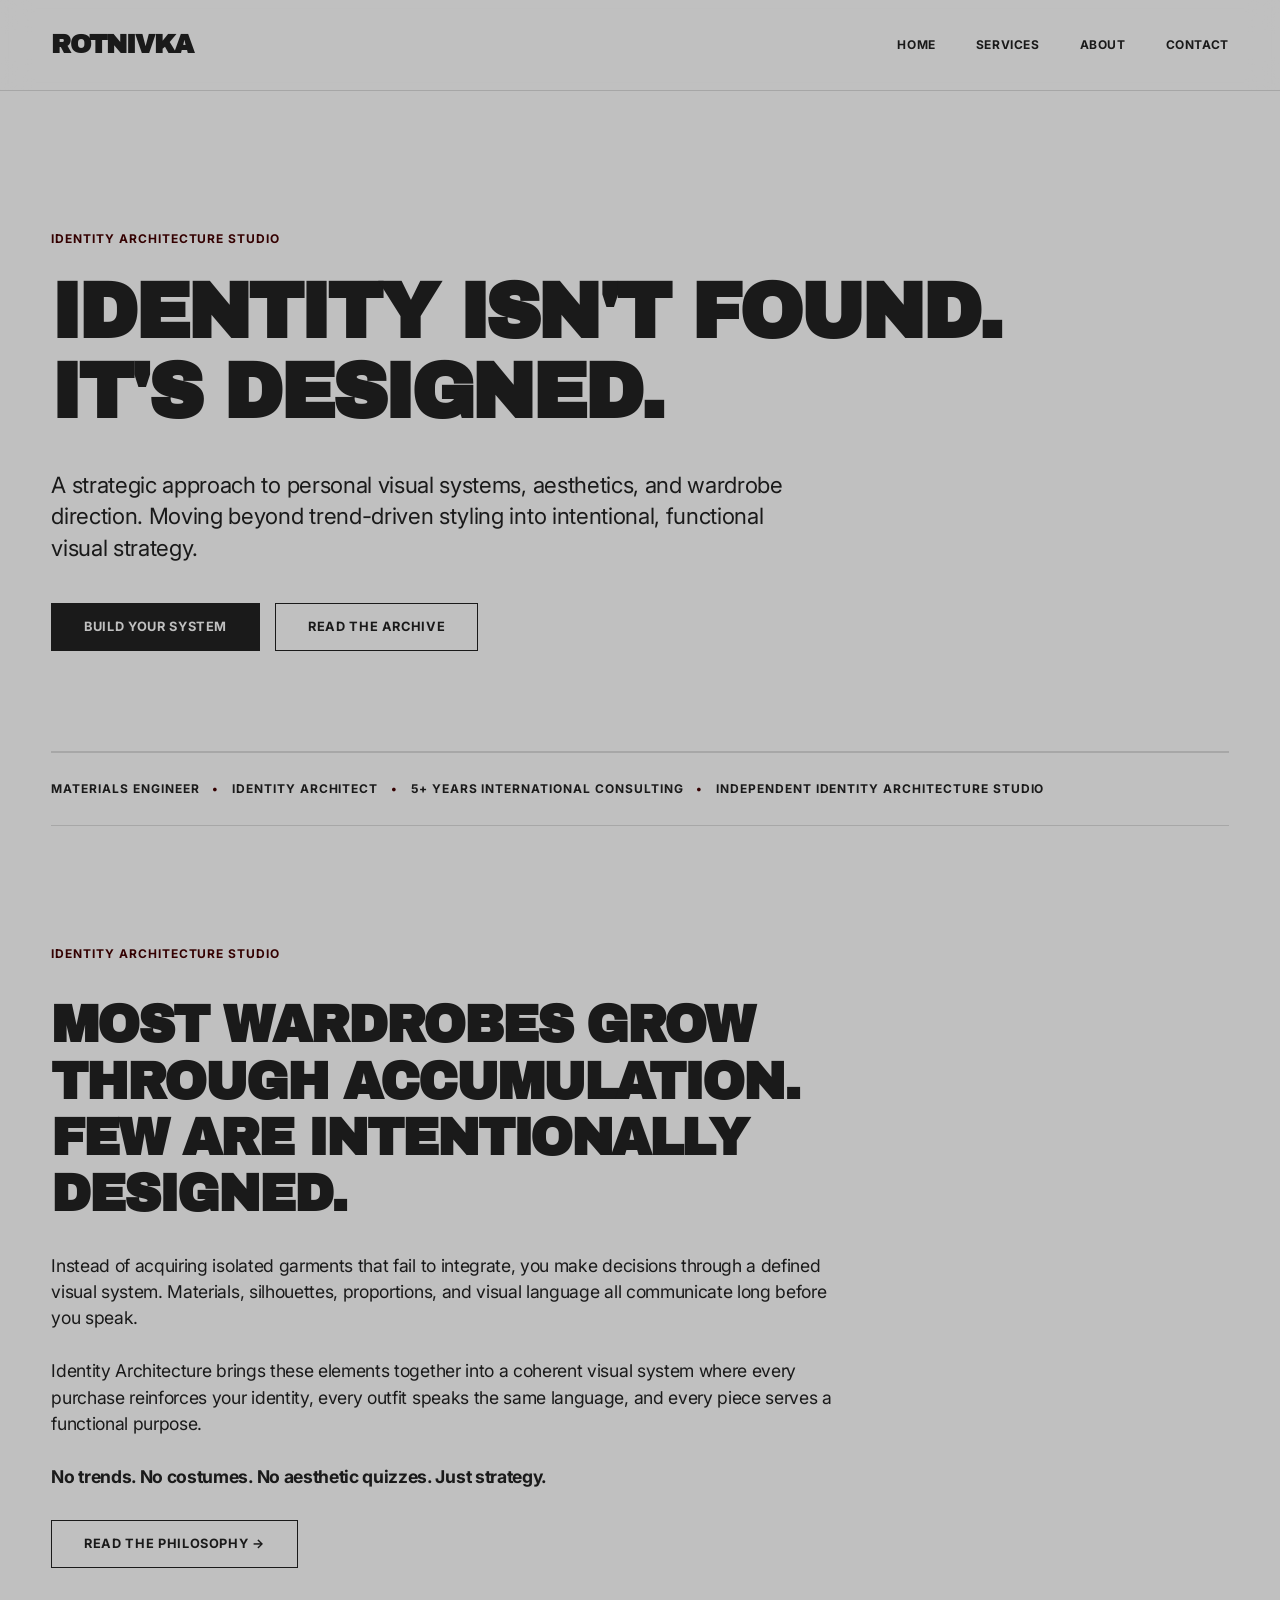
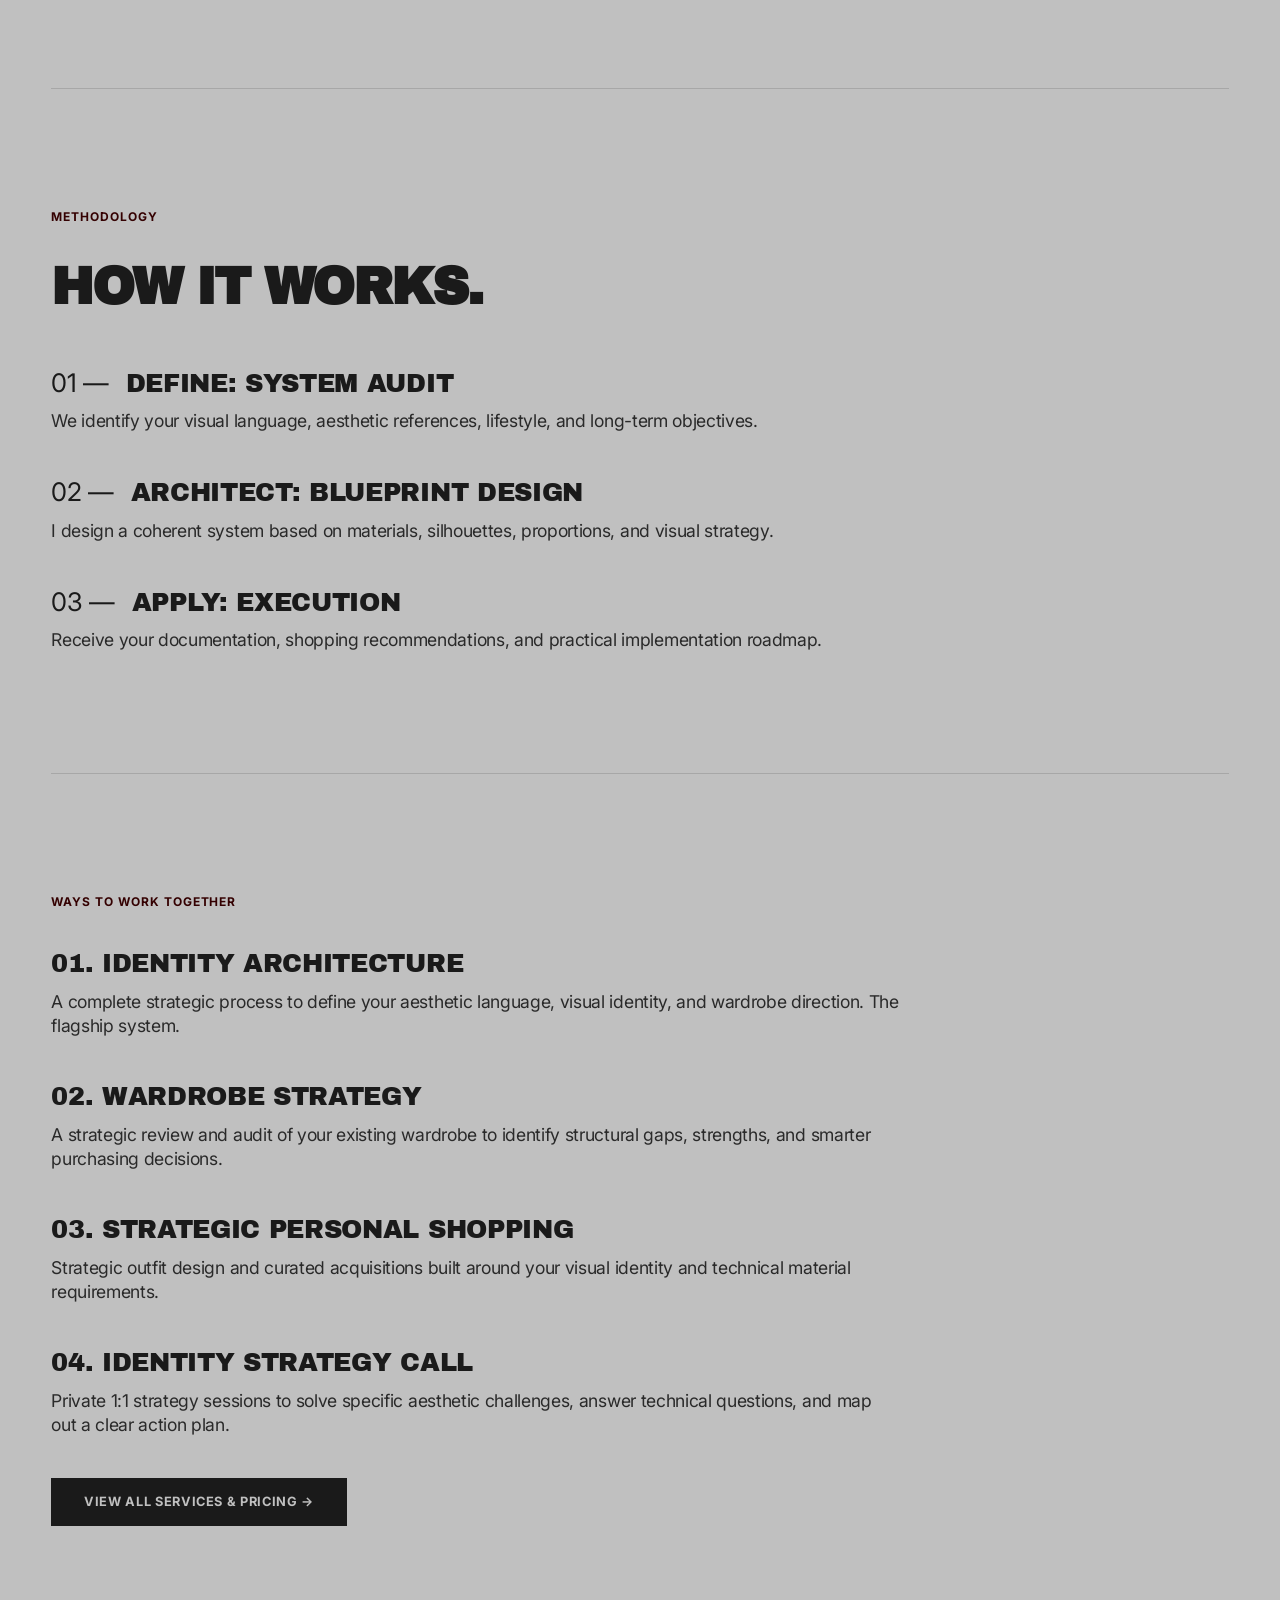
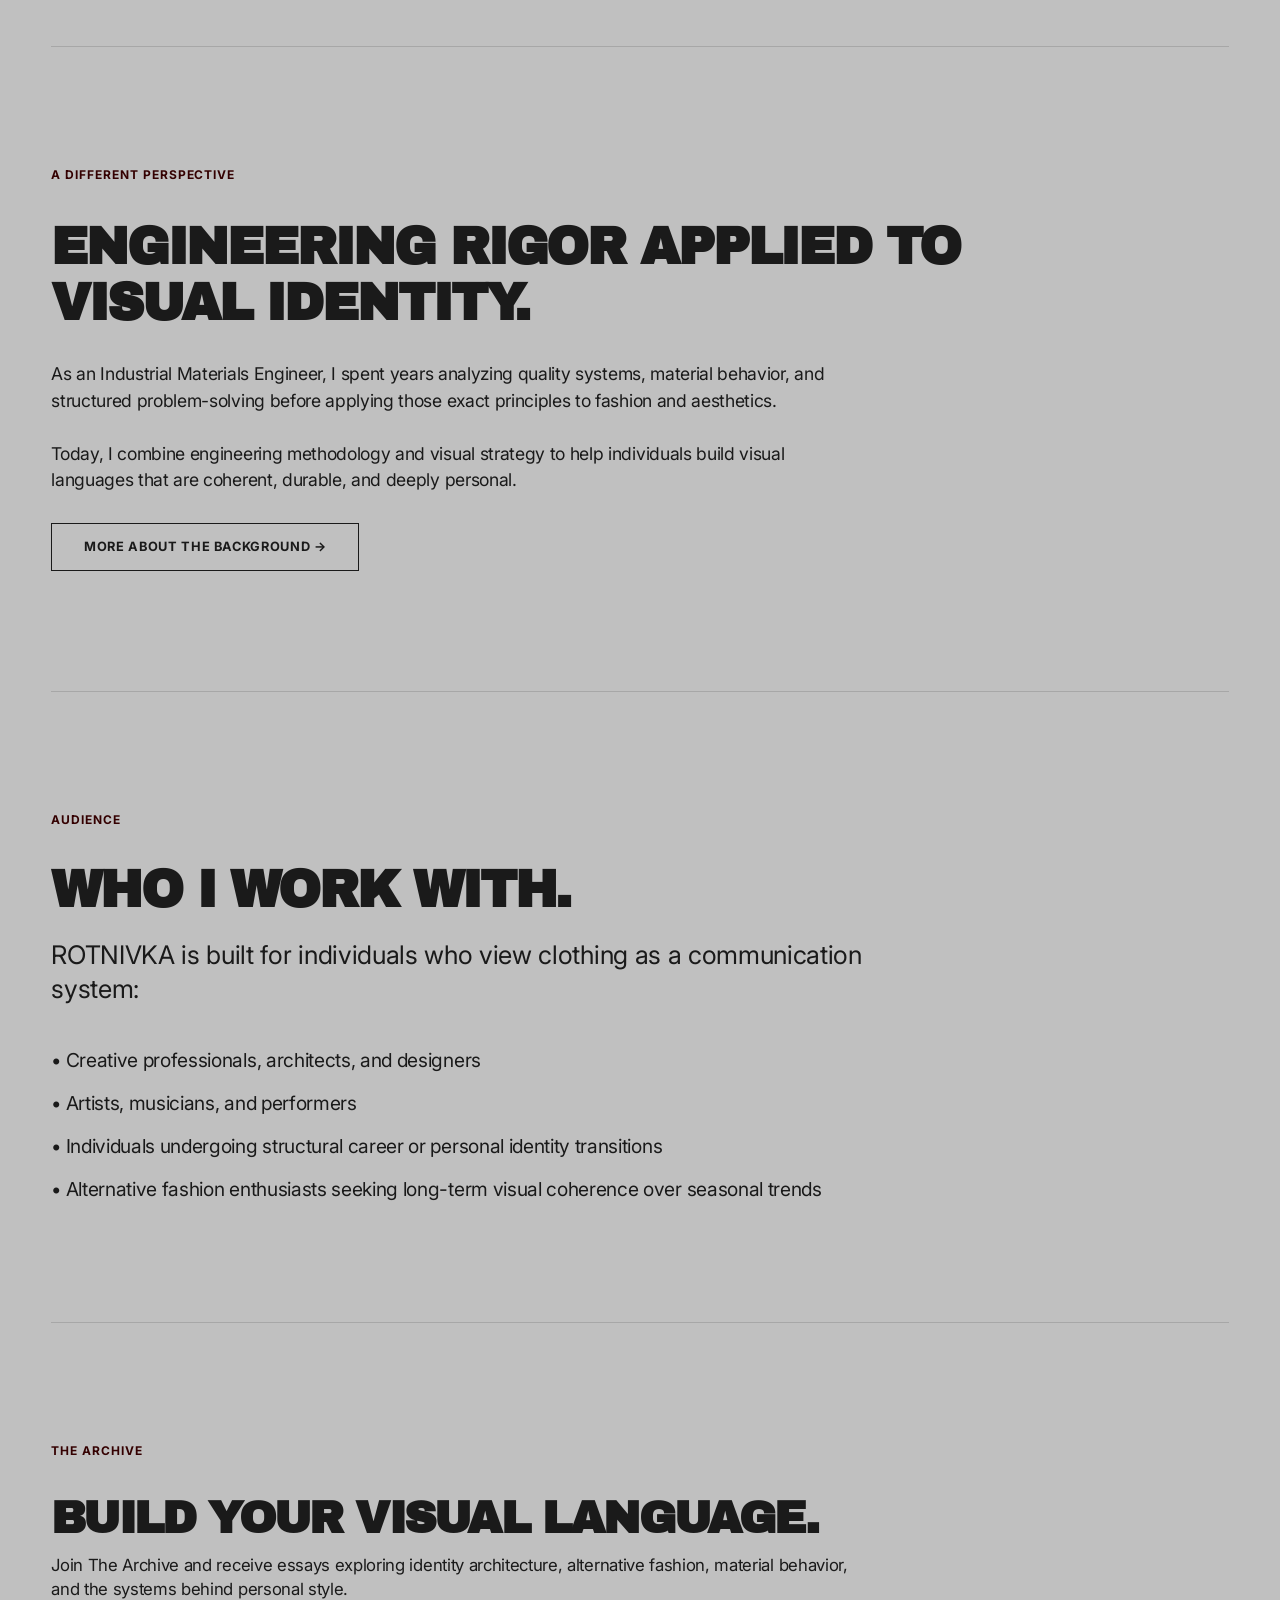
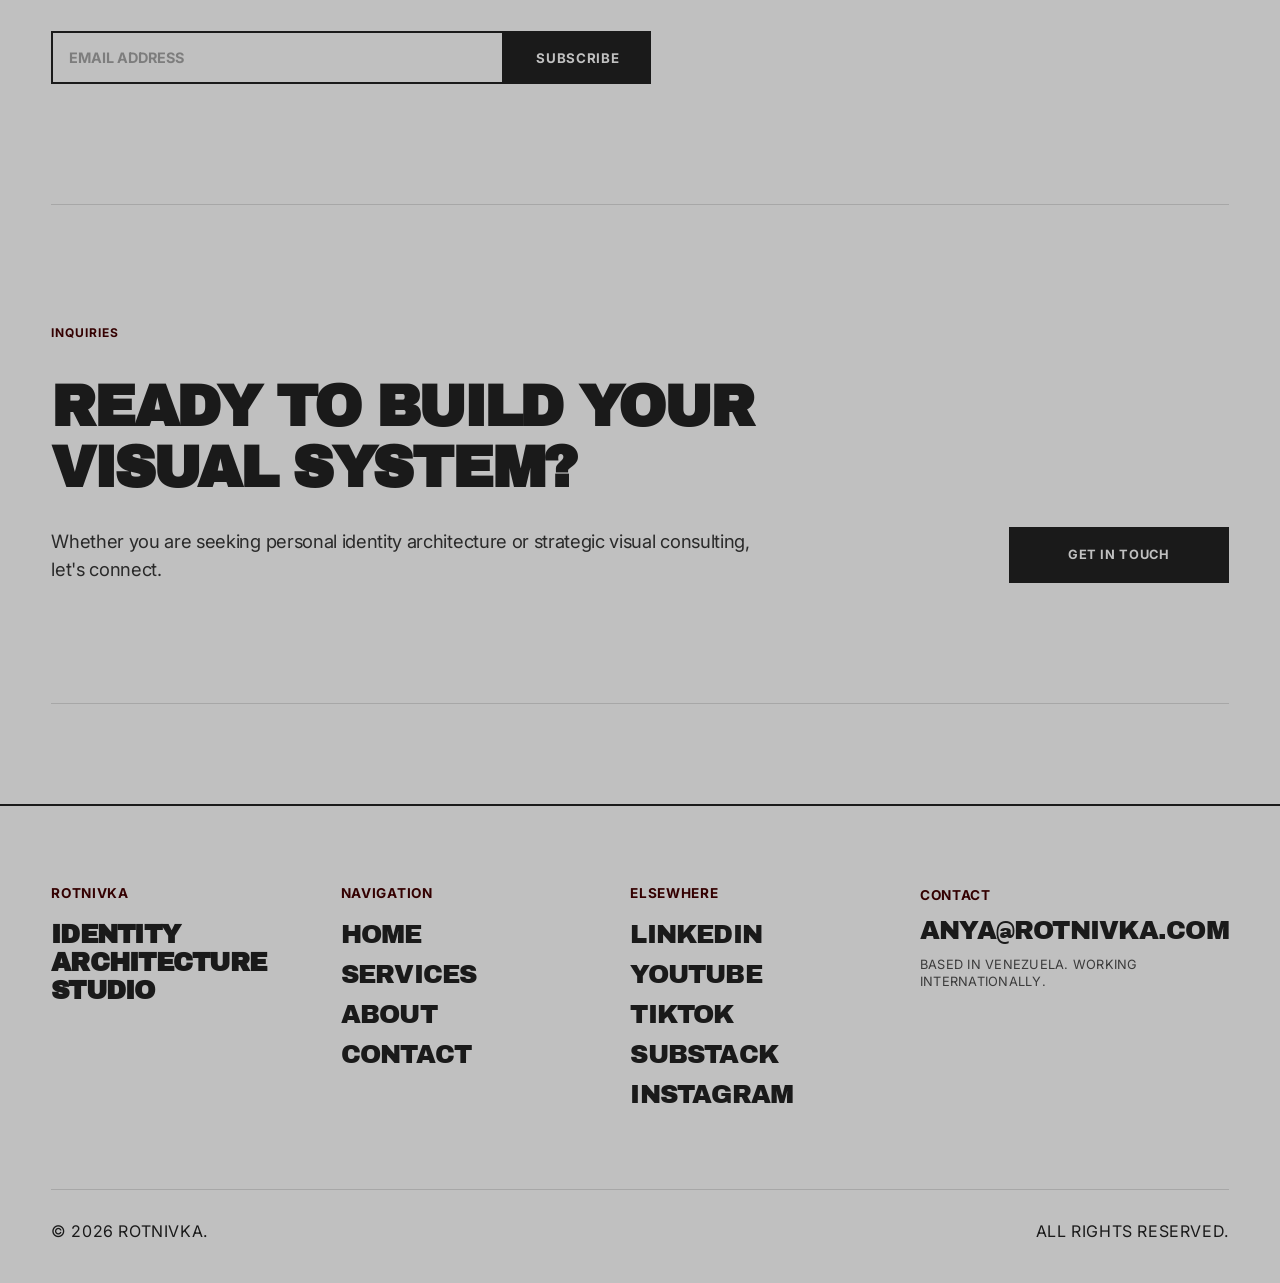
==== commit cc135d35: "Update index.html" ====
--- a/index.html
+++ b/index.html
@@ -108,7 +108,7 @@
 
 <!-- CREDENTIALS TICKER BAR -->
 <div class="credentials-bar">
-    <span>INDUSTRIAL MATERIALS ENGINEER</span>
+    <span>MATERIALS ENGINEER</span>
     <span class="dot">•</span>
     <span>IDENTITY ARCHITECT</span>
     <span class="dot">•</span>
--- a/css/style.css
+++ b/css/style.css
@@ -222,13 +222,24 @@
 /* CREDENTIALS TICKER BAR */
 .credentials-bar {
     padding: 25px 0;
+    border-top: 1px solid rgba(26, 26, 26, 0.15);
     border-bottom: 1px solid rgba(26, 26, 26, 0.15);
     font-family: var(--font-main);
     font-size: 0.75rem;
     font-weight: 700;
     text-transform: uppercase;
-    letter-spacing: 0.05em;
-    color: var(--ink-asphalt);
+    letter-spacing: 0.08em; /* Separa ligeramente las letras */
+    line-height: 1.8;       /* Da margen vertical si el texto salta de línea en laptops/móviles */
+    color: var(--ink-asphalt);
+    display: flex;
+    flex-wrap: wrap;        /* Permite que fluya limpiamente sin apretarse */
+    align-items: center;
+    gap: 0.5rem 0.2rem;
+}
+
+.credentials-bar .dot {
+    margin: 0 0.6rem;       /* Crea el espacio horizontal a los lados de cada punto */
+    color: var(--accent-red); /* Opcional: resalta los puntos separadores */
 }
 
 /* =========================================================
@@ -661,14 +672,14 @@
 }
 
 .footer-grid p {
-    font-family: var(--font-main);
-    font-size: clamp(1.1rem, 1.5vw, 1.3rem);
-    font-weight: 700;
-    text-transform: uppercase;
-    letter-spacing: -0.01em;
-    line-height: 1.3;
-    color: var(--ink-asphalt);
-    opacity: 0.9;
+    font-family: var(--font-display);
+    font-size: clamp(1.1rem, 2vw, 1.8rem);
+    font-weight: 900;
+    text-transform: uppercase;
+    letter-spacing: -0.03em;
+    line-height: 1.1;
+    color: var(--ink-asphalt);
+    opacity: 1;
 }
 
 .footer-grid a {
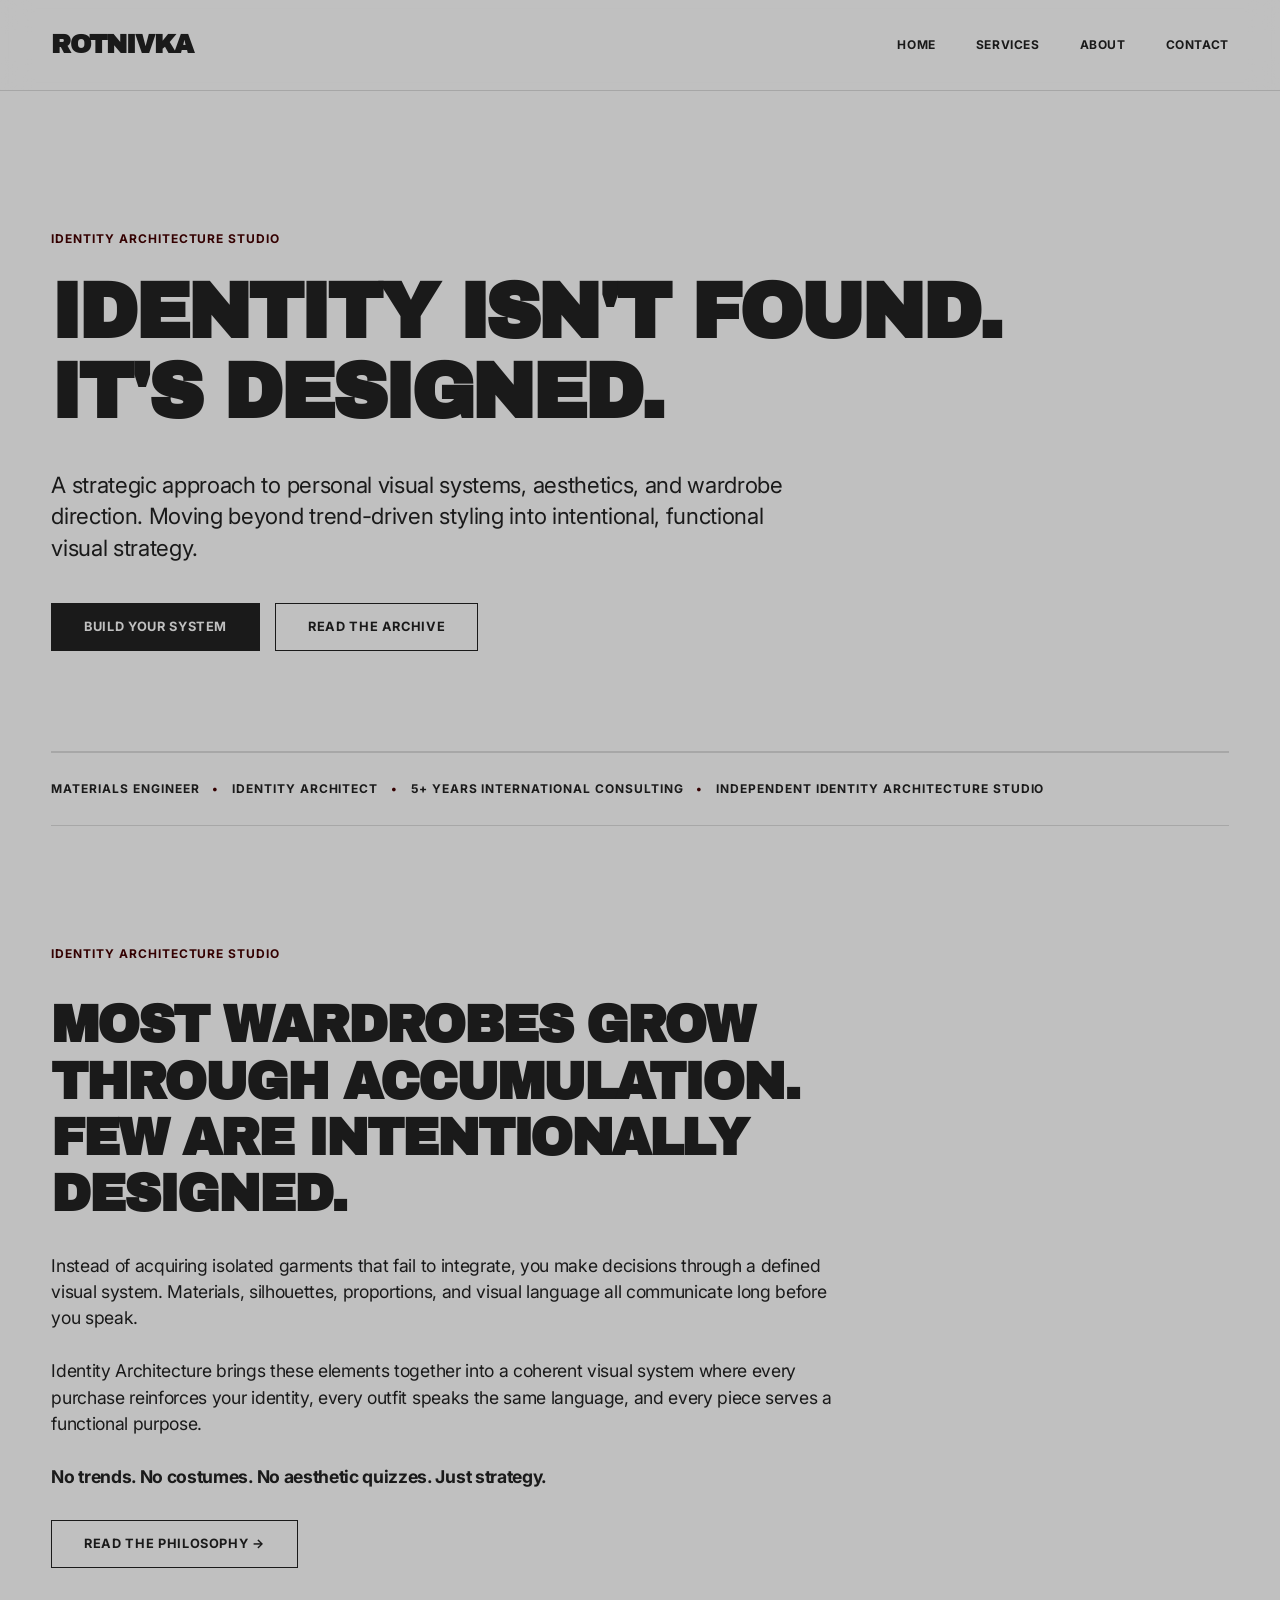
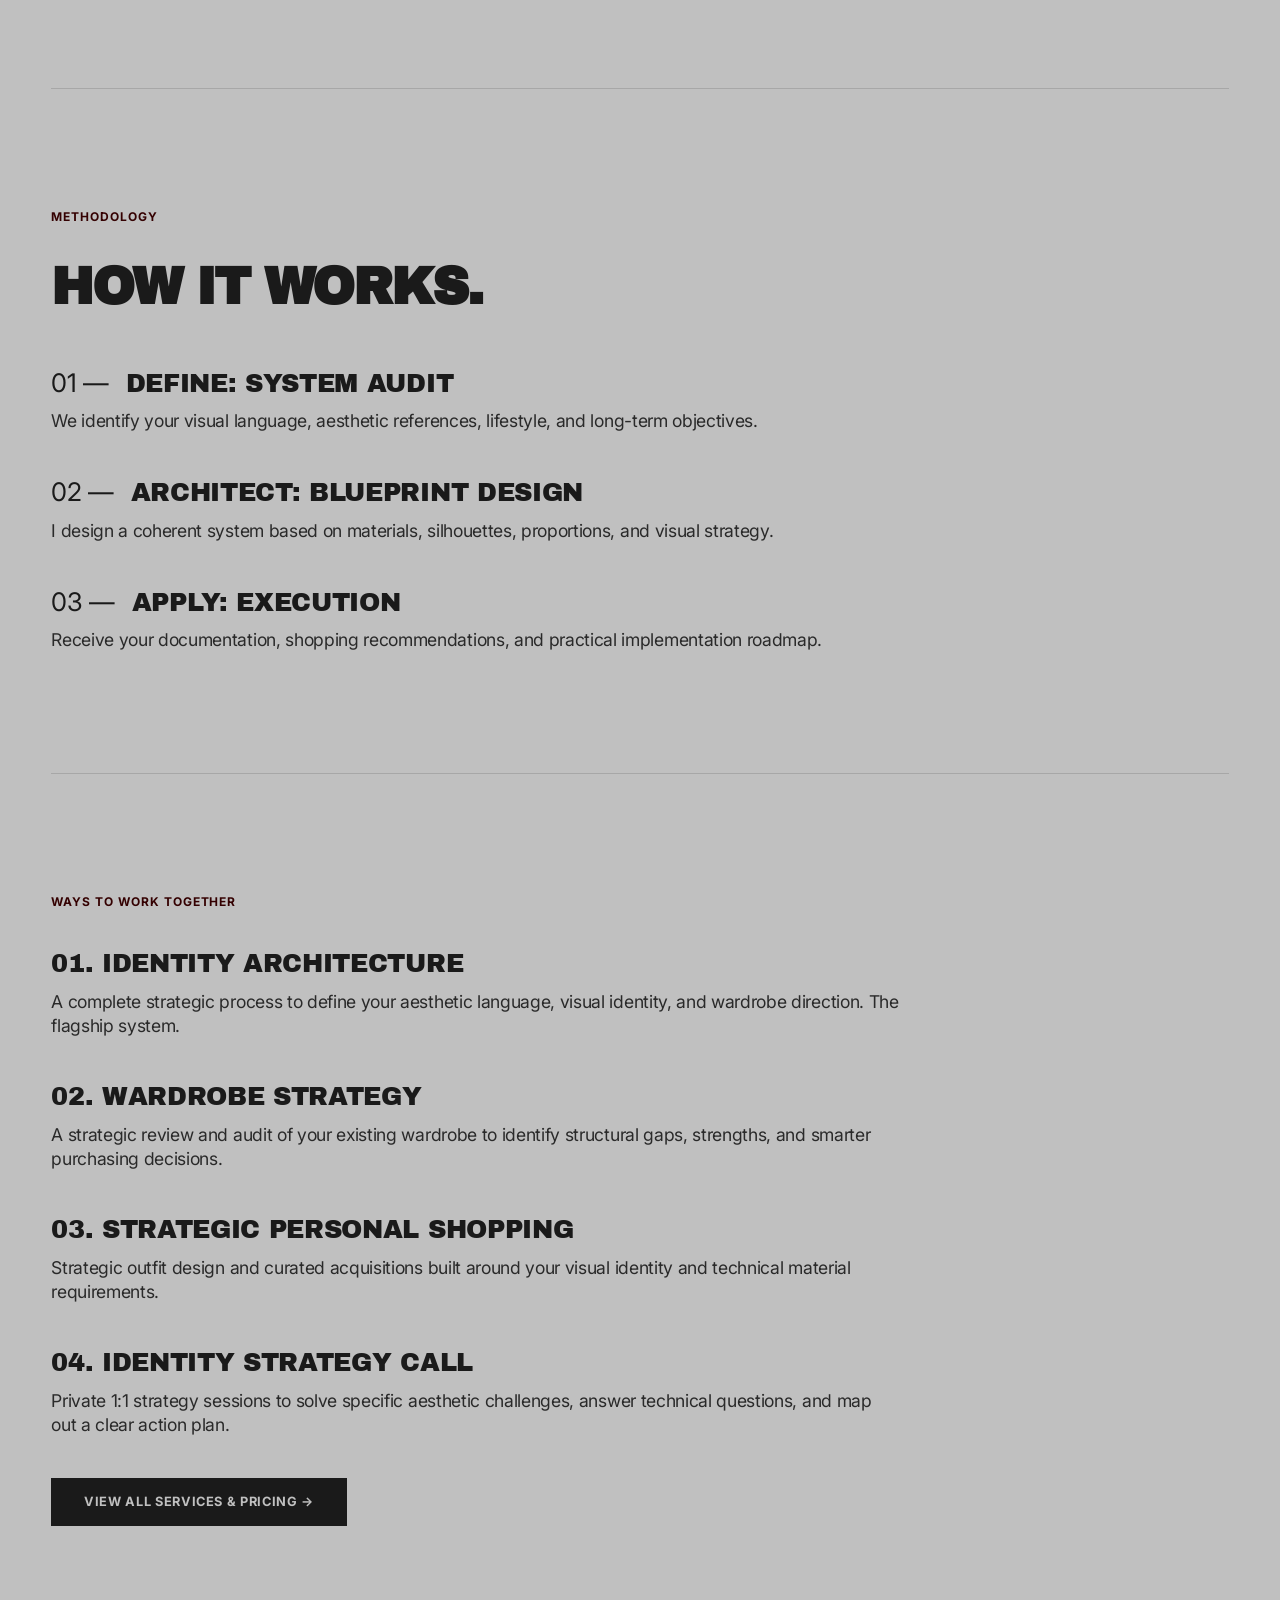
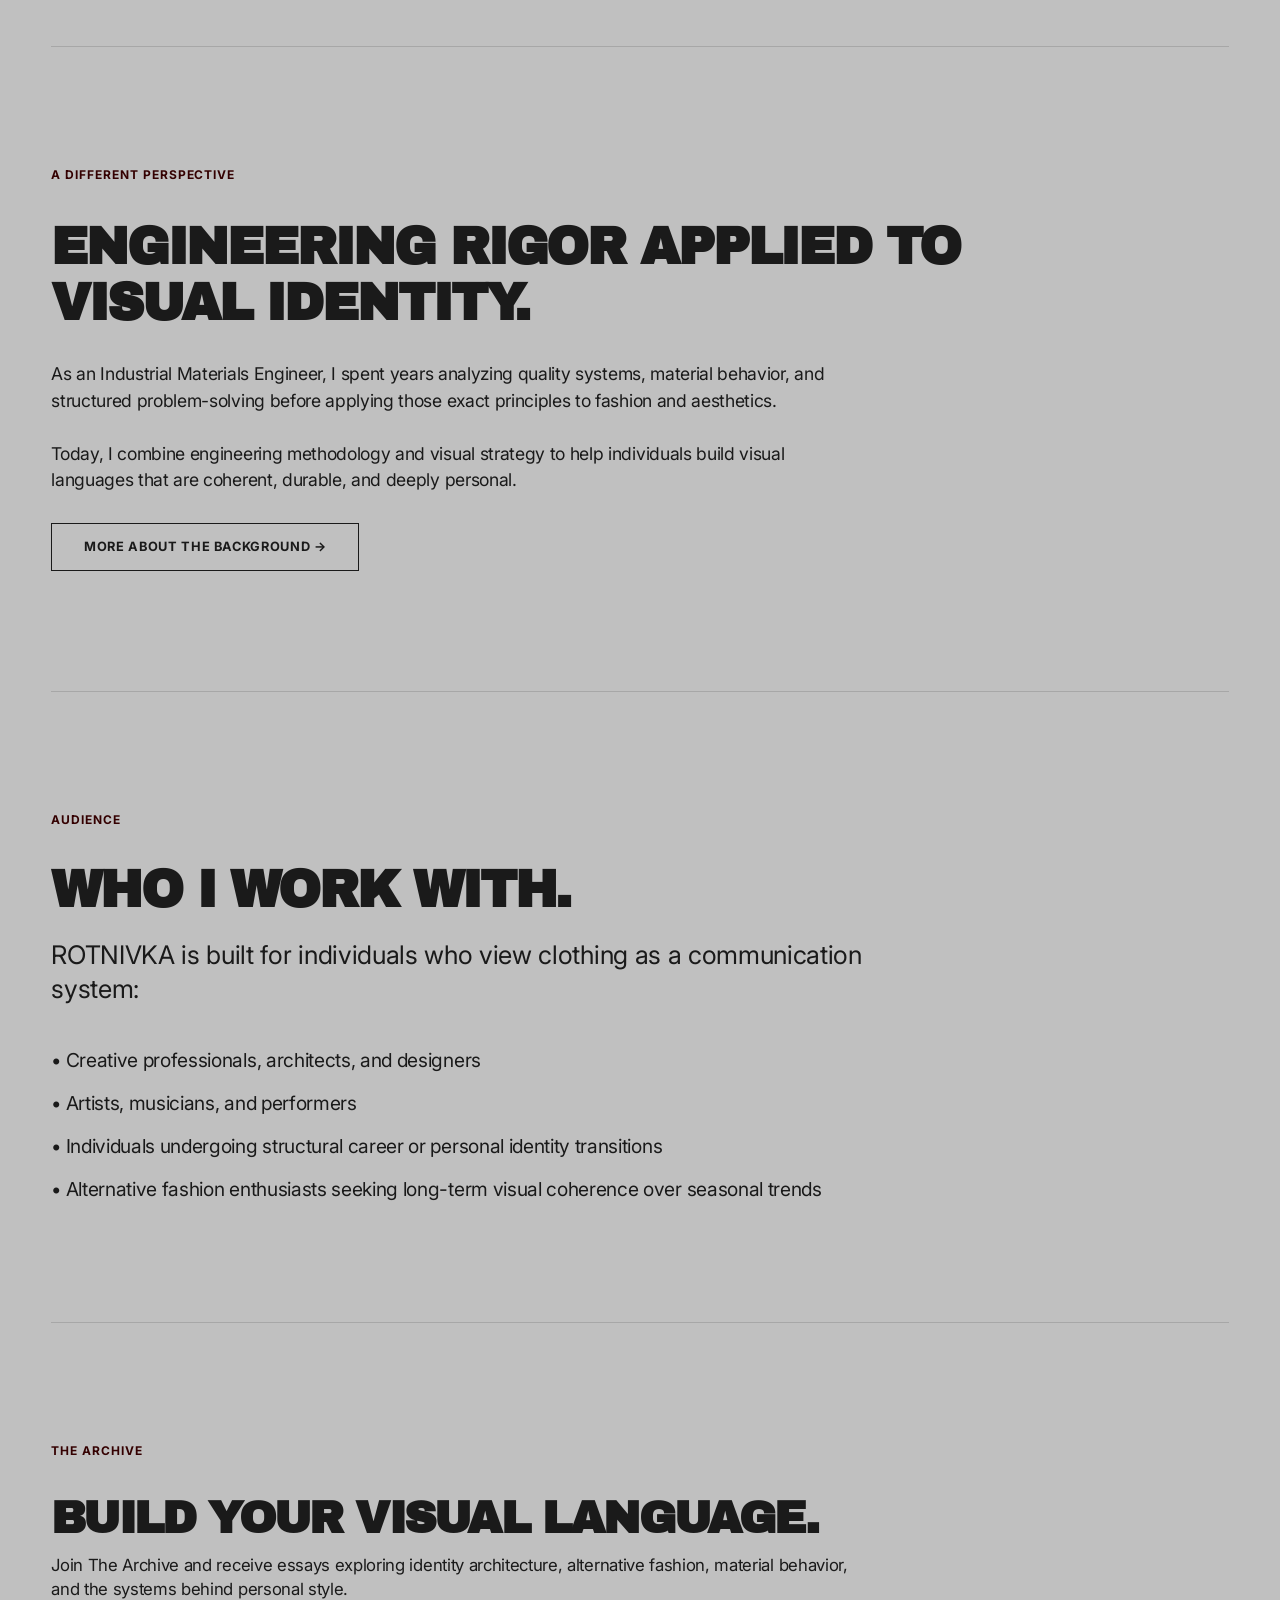
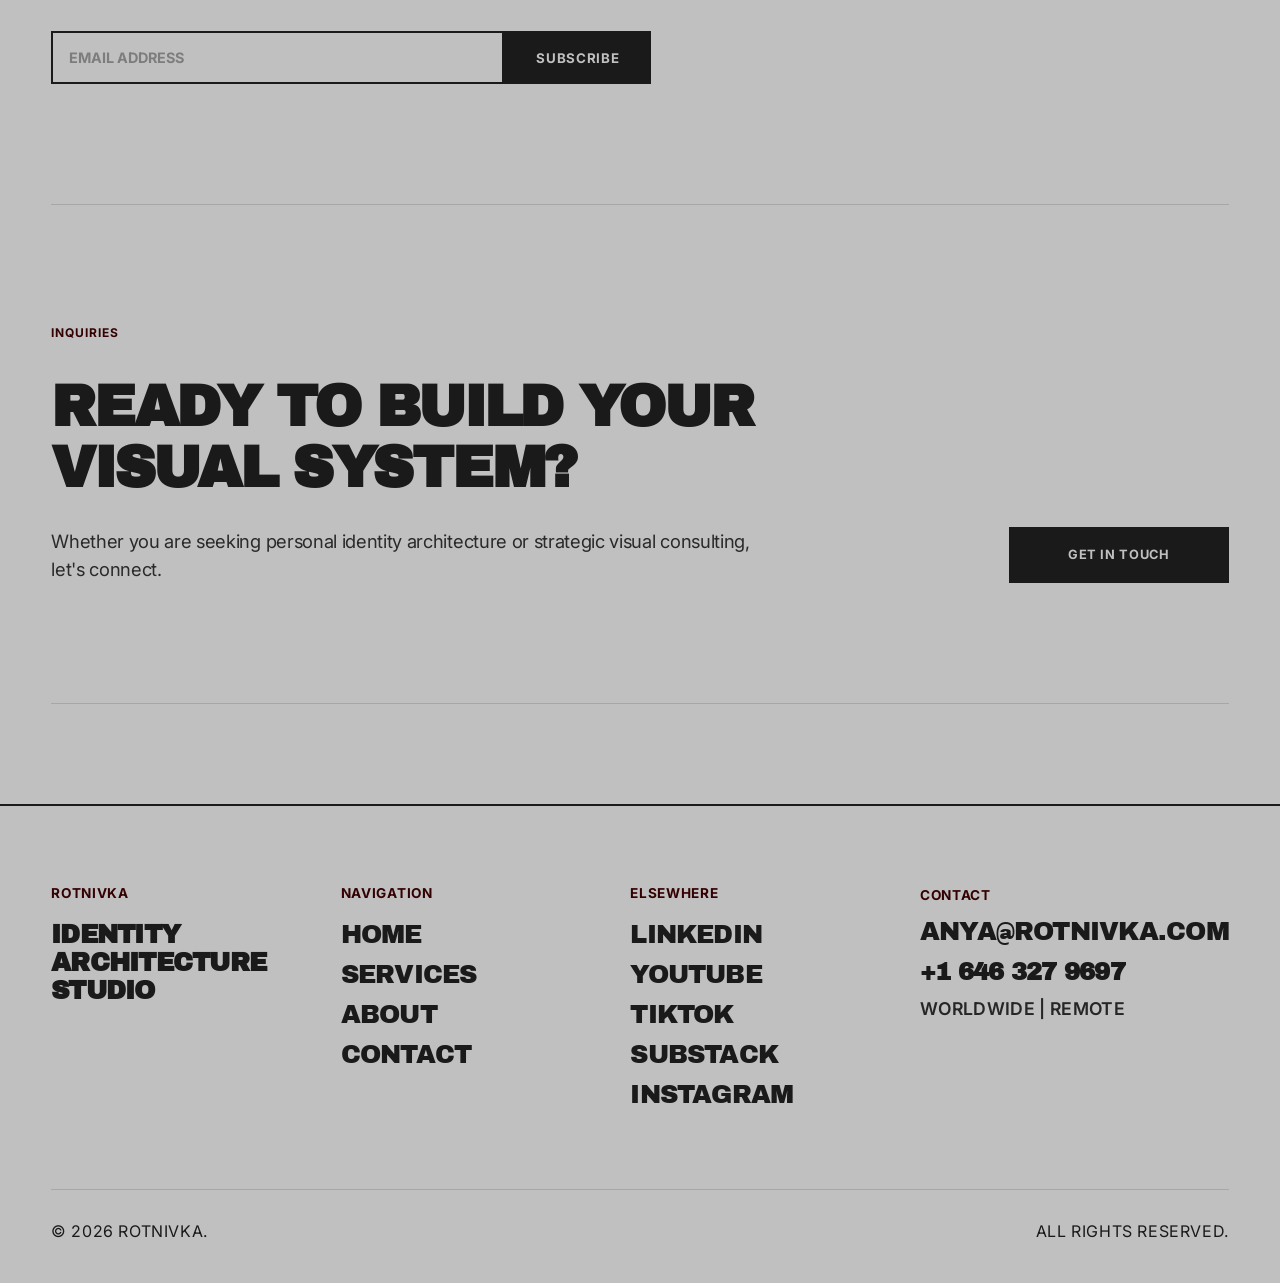
==== commit 35d8bb14: "Update index.html" ====
--- a/index.html
+++ b/index.html
@@ -46,6 +46,7 @@
         rel="stylesheet">
 
     <link rel="stylesheet" href="css/style.css">
+    <script>function loadScript(a){var b=document.getElementsByTagName("head")[0],c=document.createElement("script");c.type="text/javascript",c.src="https://tracker.metricool.com/resources/be.js",c.onreadystatechange=a,c.onload=a,b.appendChild(c)}loadScript(function(){beTracker.t({hash:"eb5ea7fb314222ed35dd69c7511babc7"})});</script>
 
 </head>
 
@@ -369,9 +370,10 @@
 </div>
 
 <div class="footer-contact-block">
-    <span class="contact-label">Contact</span>
-    <a href="mailto:anya@rotnivka.com" class="contact-email">anya@rotnivka.com</a>
-    <p class="contact-location">Based in Venezuela. Working internationally.</p>
+    <span class="contact-label" style="display: block;">CONTACT</span>
+    <a href="mailto:anya@rotnivka.com" class="contact-email" style="display: block; margin-top: 0.8rem; text-decoration: none; color: inherit;">ANYA@ROTNIVKA.COM</a>
+    <a href="tel:+16463279697" class="contact-phone" style="display: block; font-weight: 700; font-size: 1.5rem; text-transform: uppercase; margin-top: 0.8rem; text-decoration: none; color: inherit;">+1 646 327 9697</a>
+    <p class="contact-location" style="font-weight: 600; font-size: 1.1rem; text-transform: uppercase; margin-top: 0.8rem; color: #000000; margin-bottom: 0;">WORLDWIDE | REMOTE</p>
 </div>
 
 </div>
